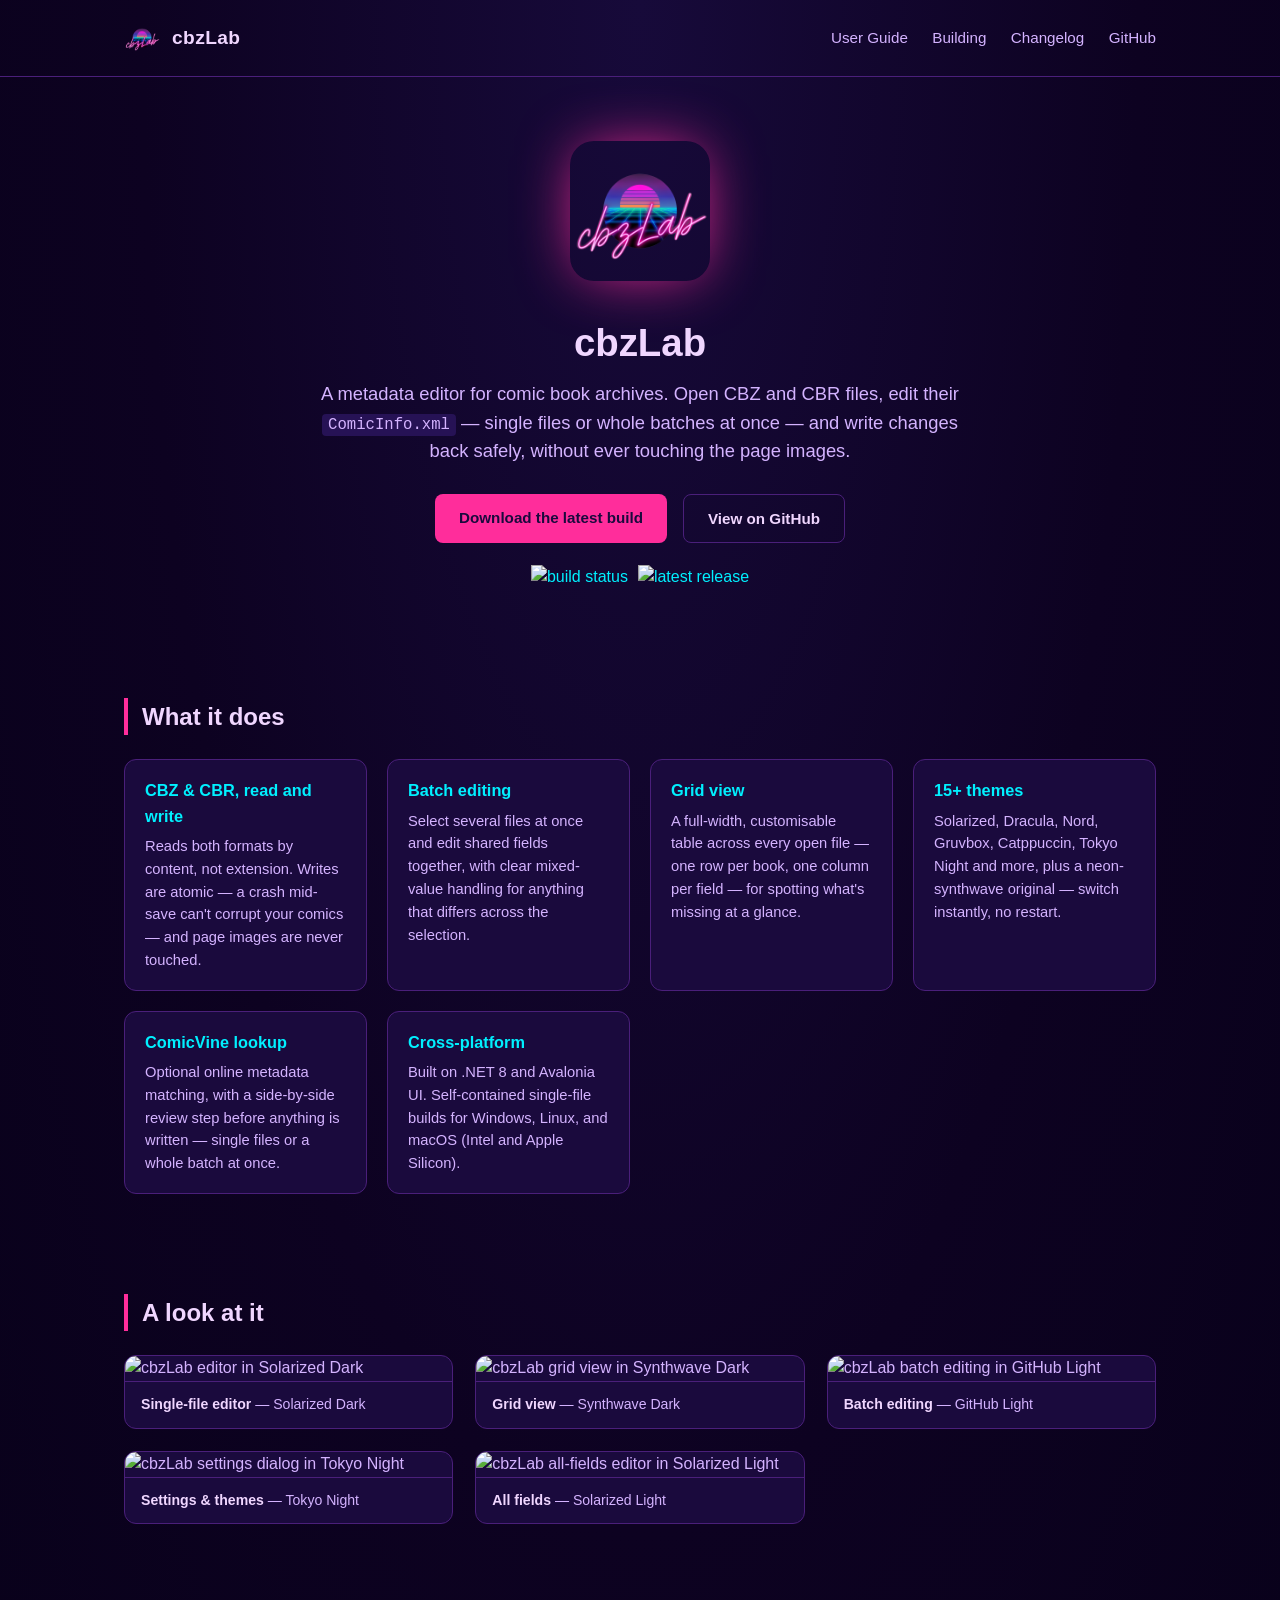
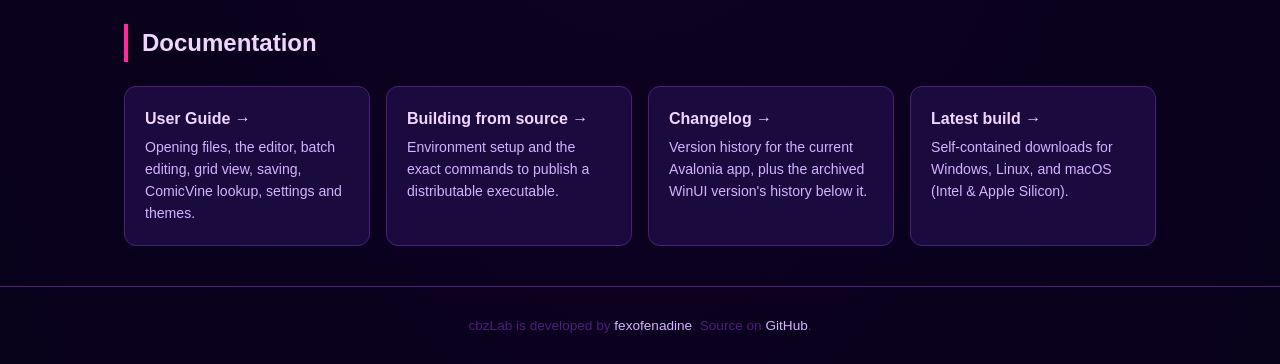
==== site/index.html @ fa28e78e "Add docs screenshots, publish a github.io site, rewrite CHANGELOG/BUILDING Squashed rewrite of three" ====
<!doctype html>
<html lang="en">
<head>
<meta charset="utf-8">
<meta name="viewport" content="width=device-width, initial-scale=1">
<title>cbzLab</title>
<meta name="description" content="A cross-platform ComicInfo.xml metadata editor for CBZ/CBR comic archives.">
<link rel="icon" type="image/png" href="assets/logo-200.png">
<link rel="stylesheet" href="styles.css">
</head>
<body>

<header class="top">
  <div class="wrap">
    <div class="brand">
      <img src="assets/logo-200.png" alt="">
      <span>cbzLab</span>
    </div>
    <nav>
      <a href="guide.html">User Guide</a>
      <a href="building.html">Building</a>
      <a href="changelog.html">Changelog</a>
      <a href="https://github.com/fexofenadine/cbzLab">GitHub</a>
    </nav>
  </div>
</header>

<div class="hero">
  <div class="wrap">
    <img class="logo" src="assets/logo-640.png" alt="cbzLab logo">
    <h1>cbzLab</h1>
    <p class="tag">A metadata editor for comic book archives. Open CBZ and CBR files, edit their
      <code>ComicInfo.xml</code> — single files or whole batches at once — and write changes back
      safely, without ever touching the page images.</p>
    <div class="cta">
      <a class="btn primary" href="https://github.com/fexofenadine/cbzLab/releases/latest">Download the latest build</a>
      <a class="btn secondary" href="https://github.com/fexofenadine/cbzLab">View on GitHub</a>
    </div>
    <div class="badges">
      <a href="https://github.com/fexofenadine/cbzLab/actions/workflows/build.yml">
        <img src="https://github.com/fexofenadine/cbzLab/actions/workflows/build.yml/badge.svg" alt="build status">
      </a>
      <a href="https://github.com/fexofenadine/cbzLab/releases/latest">
        <img src="https://img.shields.io/github/v/release/fexofenadine/cbzLab?label=latest%20release&color=ff2d9b" alt="latest release">
      </a>
    </div>
  </div>
</div>

<section>
  <div class="wrap">
    <h2>What it does</h2>
    <div class="features">
      <div class="feature">
        <h3>CBZ &amp; CBR, read and write</h3>
        <p>Reads both formats by content, not extension. Writes are atomic — a crash mid-save
          can't corrupt your comics — and page images are never touched.</p>
      </div>
      <div class="feature">
        <h3>Batch editing</h3>
        <p>Select several files at once and edit shared fields together, with clear
          mixed-value handling for anything that differs across the selection.</p>
      </div>
      <div class="feature">
        <h3>Grid view</h3>
        <p>A full-width, customisable table across every open file — one row per book,
          one column per field — for spotting what's missing at a glance.</p>
      </div>
      <div class="feature">
        <h3>15+ themes</h3>
        <p>Solarized, Dracula, Nord, Gruvbox, Catppuccin, Tokyo Night and more, plus a
          neon-synthwave original — switch instantly, no restart.</p>
      </div>
      <div class="feature">
        <h3>ComicVine lookup</h3>
        <p>Optional online metadata matching, with a side-by-side review step before
          anything is written — single files or a whole batch at once.</p>
      </div>
      <div class="feature">
        <h3>Cross-platform</h3>
        <p>Built on .NET 8 and Avalonia UI. Self-contained single-file builds for
          Windows, Linux, and macOS (Intel and Apple Silicon).</p>
      </div>
    </div>
  </div>
</section>

<section>
  <div class="wrap">
    <h2>A look at it</h2>
    <div class="gallery">
      <figure>
        <img src="screenshots/editor-solarized-dark.png" alt="cbzLab editor in Solarized Dark" loading="lazy">
        <figcaption><b>Single-file editor</b> — Solarized Dark</figcaption>
      </figure>
      <figure>
        <img src="screenshots/gridview-synthwave-dark.png" alt="cbzLab grid view in Synthwave Dark" loading="lazy">
        <figcaption><b>Grid view</b> — Synthwave Dark</figcaption>
      </figure>
      <figure>
        <img src="screenshots/batch-github-light.png" alt="cbzLab batch editing in GitHub Light" loading="lazy">
        <figcaption><b>Batch editing</b> — GitHub Light</figcaption>
      </figure>
      <figure>
        <img src="screenshots/settings-tokyo-night.png" alt="cbzLab settings dialog in Tokyo Night" loading="lazy">
        <figcaption><b>Settings &amp; themes</b> — Tokyo Night</figcaption>
      </figure>
      <figure>
        <img src="screenshots/allfields-solarized-light.png" alt="cbzLab all-fields editor in Solarized Light" loading="lazy">
        <figcaption><b>All fields</b> — Solarized Light</figcaption>
      </figure>
    </div>
  </div>
</section>

<section>
  <div class="wrap">
    <h2>Documentation</h2>
    <div class="docs-grid">
      <a class="doc-card" href="guide.html">
        <h3>User Guide →</h3>
        <p>Opening files, the editor, batch editing, grid view, saving, ComicVine lookup, settings and themes.</p>
      </a>
      <a class="doc-card" href="building.html">
        <h3>Building from source →</h3>
        <p>Environment setup and the exact commands to publish a distributable executable.</p>
      </a>
      <a class="doc-card" href="changelog.html">
        <h3>Changelog →</h3>
        <p>Version history for the current Avalonia app, plus the archived WinUI version's history below it.</p>
      </a>
      <a class="doc-card" href="https://github.com/fexofenadine/cbzLab/releases/latest">
        <h3>Latest build →</h3>
        <p>Self-contained downloads for Windows, Linux, and macOS (Intel &amp; Apple Silicon).</p>
      </a>
    </div>
  </div>
</section>

<footer>
  <div class="wrap">
    cbzLab is developed by <a href="https://github.com/fexofenadine">fexofenadine</a>.
    Source on <a href="https://github.com/fexofenadine/cbzLab">GitHub</a>.
  </div>
</footer>

</body>
</html>
---- site/styles.css ----
:root{
  --bg:#0d0221; --bg2:#1a0a3d; --bg3:#261255; --sep:#4a1f7a;
  --fg:#d4b3ff; --fg-bright:#f0d6ff; --accent:#ff2d9b; --cyan:#00f0ff;
  --max:1080px;
}
*{box-sizing:border-box}
html,body{margin:0;padding:0}
body{
  background:radial-gradient(ellipse at top, #170a3a 0%, var(--bg) 55%, #08011a 100%);
  color:var(--fg);
  font-family:-apple-system,BlinkMacSystemFont,"Segoe UI",Roboto,Helvetica,Arial,sans-serif;
  line-height:1.55;
}
a{color:var(--cyan); text-decoration:none}
a:hover{text-decoration:underline}
.wrap{max-width:var(--max); margin:0 auto; padding:0 24px}

header.top{padding:20px 0; border-bottom:1px solid var(--sep)}
header.top .wrap{display:flex; align-items:center; justify-content:space-between; flex-wrap:wrap; gap:12px}
.brand{display:flex; align-items:center; gap:12px}
.brand img{width:36px; height:36px; border-radius:8px}
.brand span{font-weight:700; font-size:1.2rem; color:var(--fg-bright); letter-spacing:.02em}
nav a{color:var(--fg); margin-left:20px; font-size:.95rem}
nav a:first-child{margin-left:0}

.hero{padding:64px 0 48px; text-align:center}
.hero img.logo{width:140px; height:140px; border-radius:24px; box-shadow:0 0 60px -10px var(--accent)}
.hero h1{font-size:2.4rem; color:var(--fg-bright); margin:24px 0 8px}
.hero p.tag{font-size:1.15rem; color:var(--fg); max-width:640px; margin:0 auto 28px}
.cta{display:flex; gap:16px; justify-content:center; flex-wrap:wrap}
.btn{display:inline-block; padding:12px 24px; border-radius:8px; font-weight:600; font-size:.95rem}
.btn.primary{background:var(--accent); color:#1a0a3d}
.btn.primary:hover{background:#ff5cb0; text-decoration:none}
.btn.secondary{border:1px solid var(--sep); color:var(--fg-bright)}
.btn.secondary:hover{border-color:var(--cyan); text-decoration:none}

.badges{display:flex; gap:10px; justify-content:center; margin-top:22px; flex-wrap:wrap}
.badges img{height:20px}

section{padding:40px 0}
section h2{color:var(--fg-bright); font-size:1.5rem; border-left:4px solid var(--accent); padding-left:14px; margin-bottom:24px}

.features{display:grid; grid-template-columns:repeat(auto-fit,minmax(220px,1fr)); gap:20px}
.feature{background:var(--bg2); border:1px solid var(--sep); border-radius:12px; padding:18px 20px}
.feature h3{margin:0 0 6px; color:var(--cyan); font-size:1.02rem}
.feature p{margin:0; font-size:.92rem; color:var(--fg)}

.gallery{display:grid; grid-template-columns:repeat(auto-fit,minmax(300px,1fr)); gap:22px}
figure{margin:0; background:var(--bg2); border:1px solid var(--sep); border-radius:12px; overflow:hidden}
figure img{width:100%; display:block; border-bottom:1px solid var(--sep)}
figcaption{padding:12px 16px; font-size:.88rem; color:var(--fg)}
figcaption b{color:var(--fg-bright)}

.docs-grid{display:grid; grid-template-columns:repeat(auto-fit,minmax(220px,1fr)); gap:16px}
.doc-card{background:var(--bg2); border:1px solid var(--sep); border-radius:12px; padding:20px; display:block}
.doc-card:hover{border-color:var(--cyan); text-decoration:none}
.doc-card h3{margin:0 0 6px; color:var(--fg-bright); font-size:1rem}
.doc-card p{margin:0; font-size:.88rem; color:var(--fg)}

footer{border-top:1px solid var(--sep); padding:28px 0; text-align:center; font-size:.85rem; color:var(--sep)}
footer a{color:var(--fg)}

code{background:var(--bg3); padding:2px 6px; border-radius:4px; font-size:.85em}

/* markdown-derived doc pages (guide/building/changelog) */
.doc{padding:48px 0 80px}
.doc h1{color:var(--fg-bright); font-size:2rem; margin-top:0}
.doc h2{color:var(--fg-bright); font-size:1.35rem; border-left:4px solid var(--accent); padding-left:14px; margin:40px 0 16px}
.doc h3{color:var(--cyan); font-size:1.05rem; margin:28px 0 10px}
.doc p{color:var(--fg)}
.doc blockquote{margin:0 0 20px; padding:10px 18px; background:var(--bg2); border-left:4px solid var(--sep); border-radius:0 8px 8px 0; color:var(--fg-bright)}
.doc pre{background:var(--bg3); padding:14px 16px; border-radius:8px; overflow-x:auto}
.doc pre code{background:none; padding:0}
.doc table{border-collapse:collapse; width:100%; margin:0 0 20px}
.doc th,.doc td{border:1px solid var(--sep); padding:8px 12px; text-align:left; font-size:.92rem}
.doc th{background:var(--bg2); color:var(--fg-bright)}
.doc img{max-width:100%; border-radius:10px; border:1px solid var(--sep); margin:8px 0 20px}
.doc ul,.doc ol{color:var(--fg)}
.doc li{margin-bottom:4px}
.doc a{word-break:break-word}
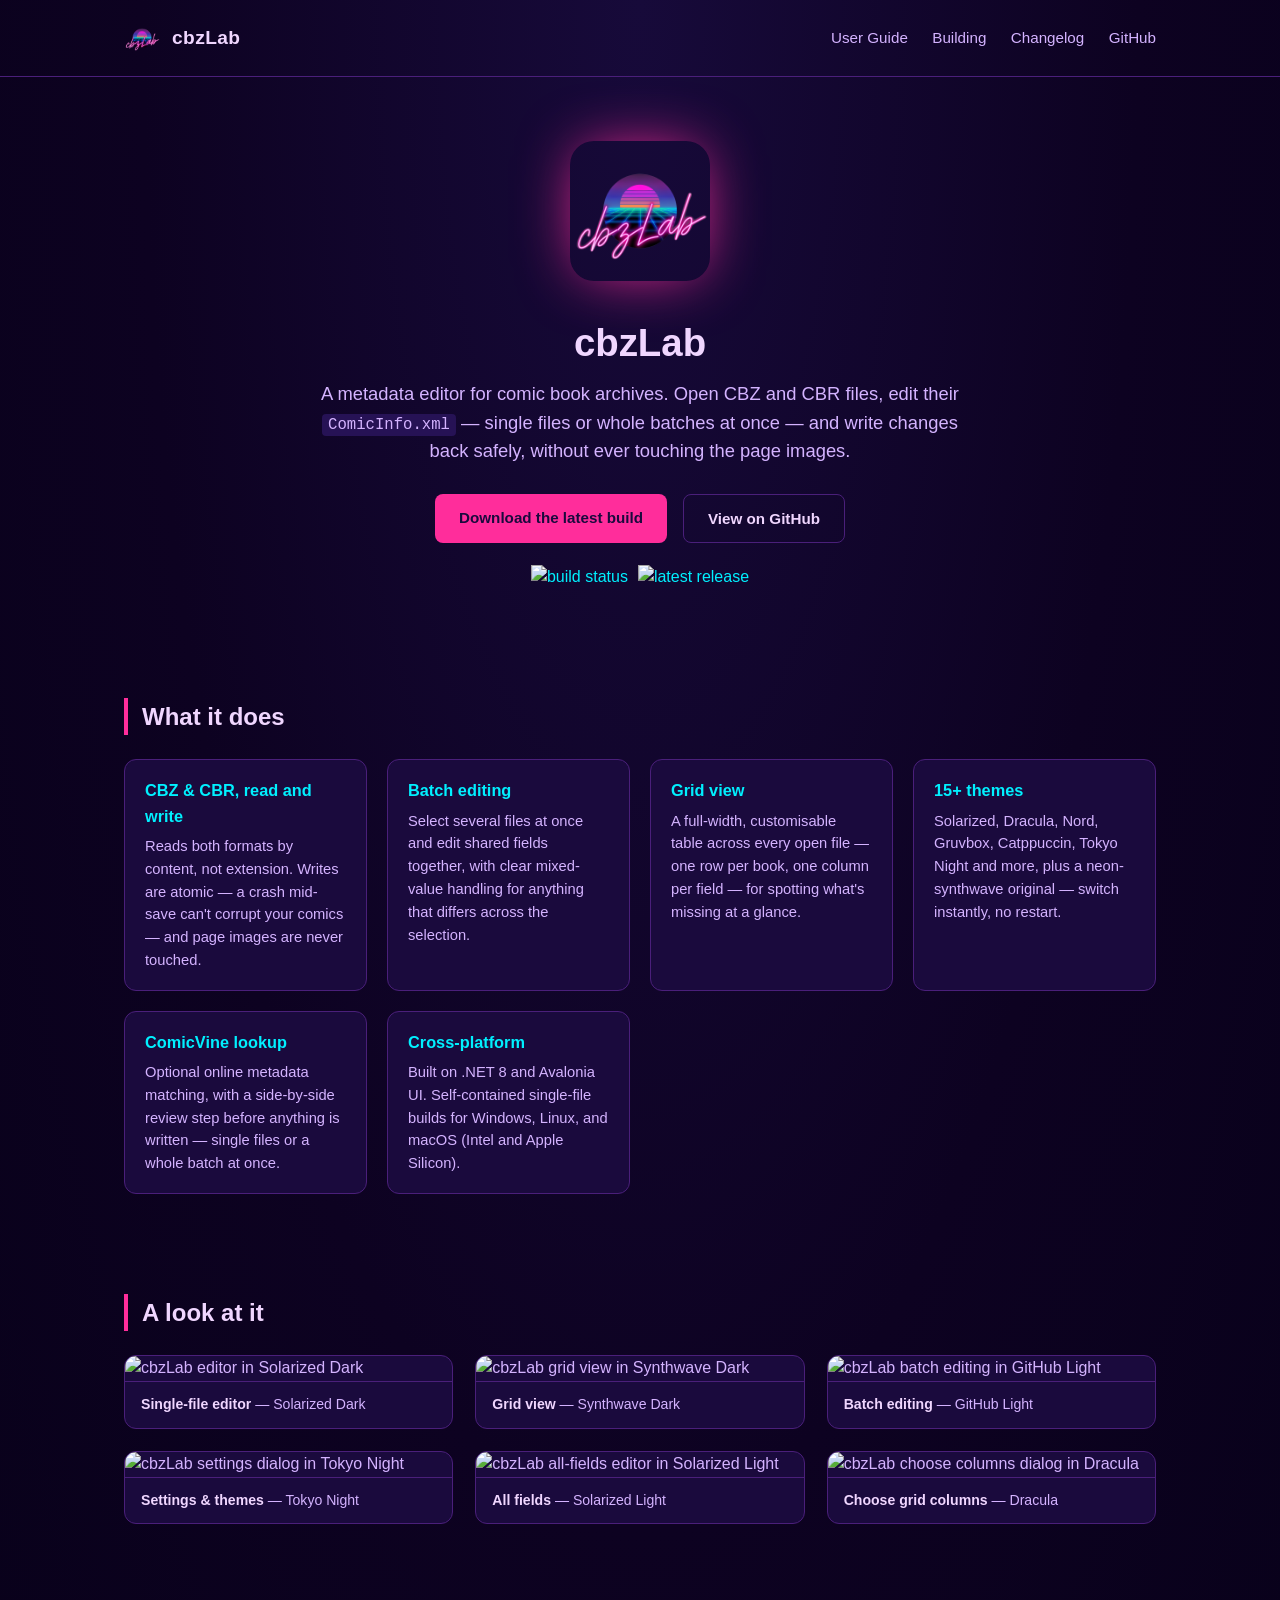
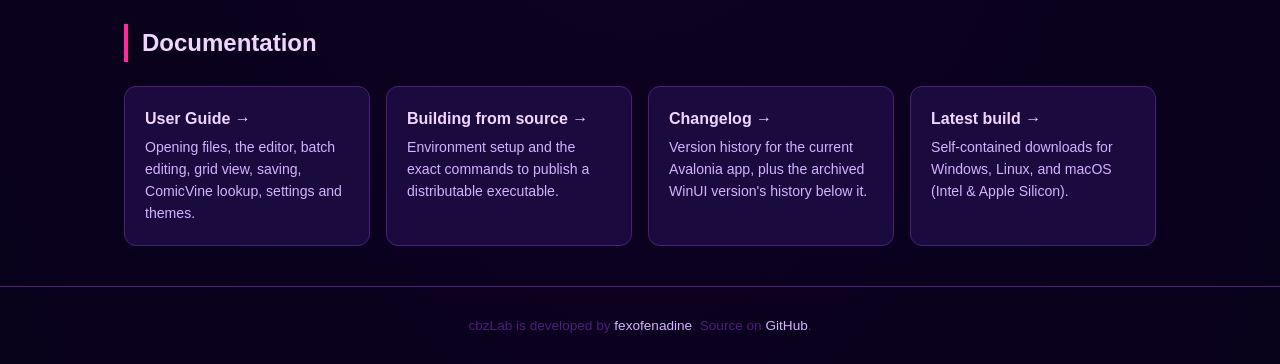
==== commit cbd068d0: "Add the last outstanding screenshot: Choose Columns, Dracula Completes the 6-screenshot set (5 lande" ====
--- a/site/index.html
+++ b/site/index.html
@@ -109,6 +109,10 @@
         <img src="screenshots/allfields-solarized-light.png" alt="cbzLab all-fields editor in Solarized Light" loading="lazy">
         <figcaption><b>All fields</b> — Solarized Light</figcaption>
       </figure>
+      <figure>
+        <img src="screenshots/columns-dracula.png" alt="cbzLab choose columns dialog in Dracula" loading="lazy">
+        <figcaption><b>Choose grid columns</b> — Dracula</figcaption>
+      </figure>
     </div>
   </div>
 </section>
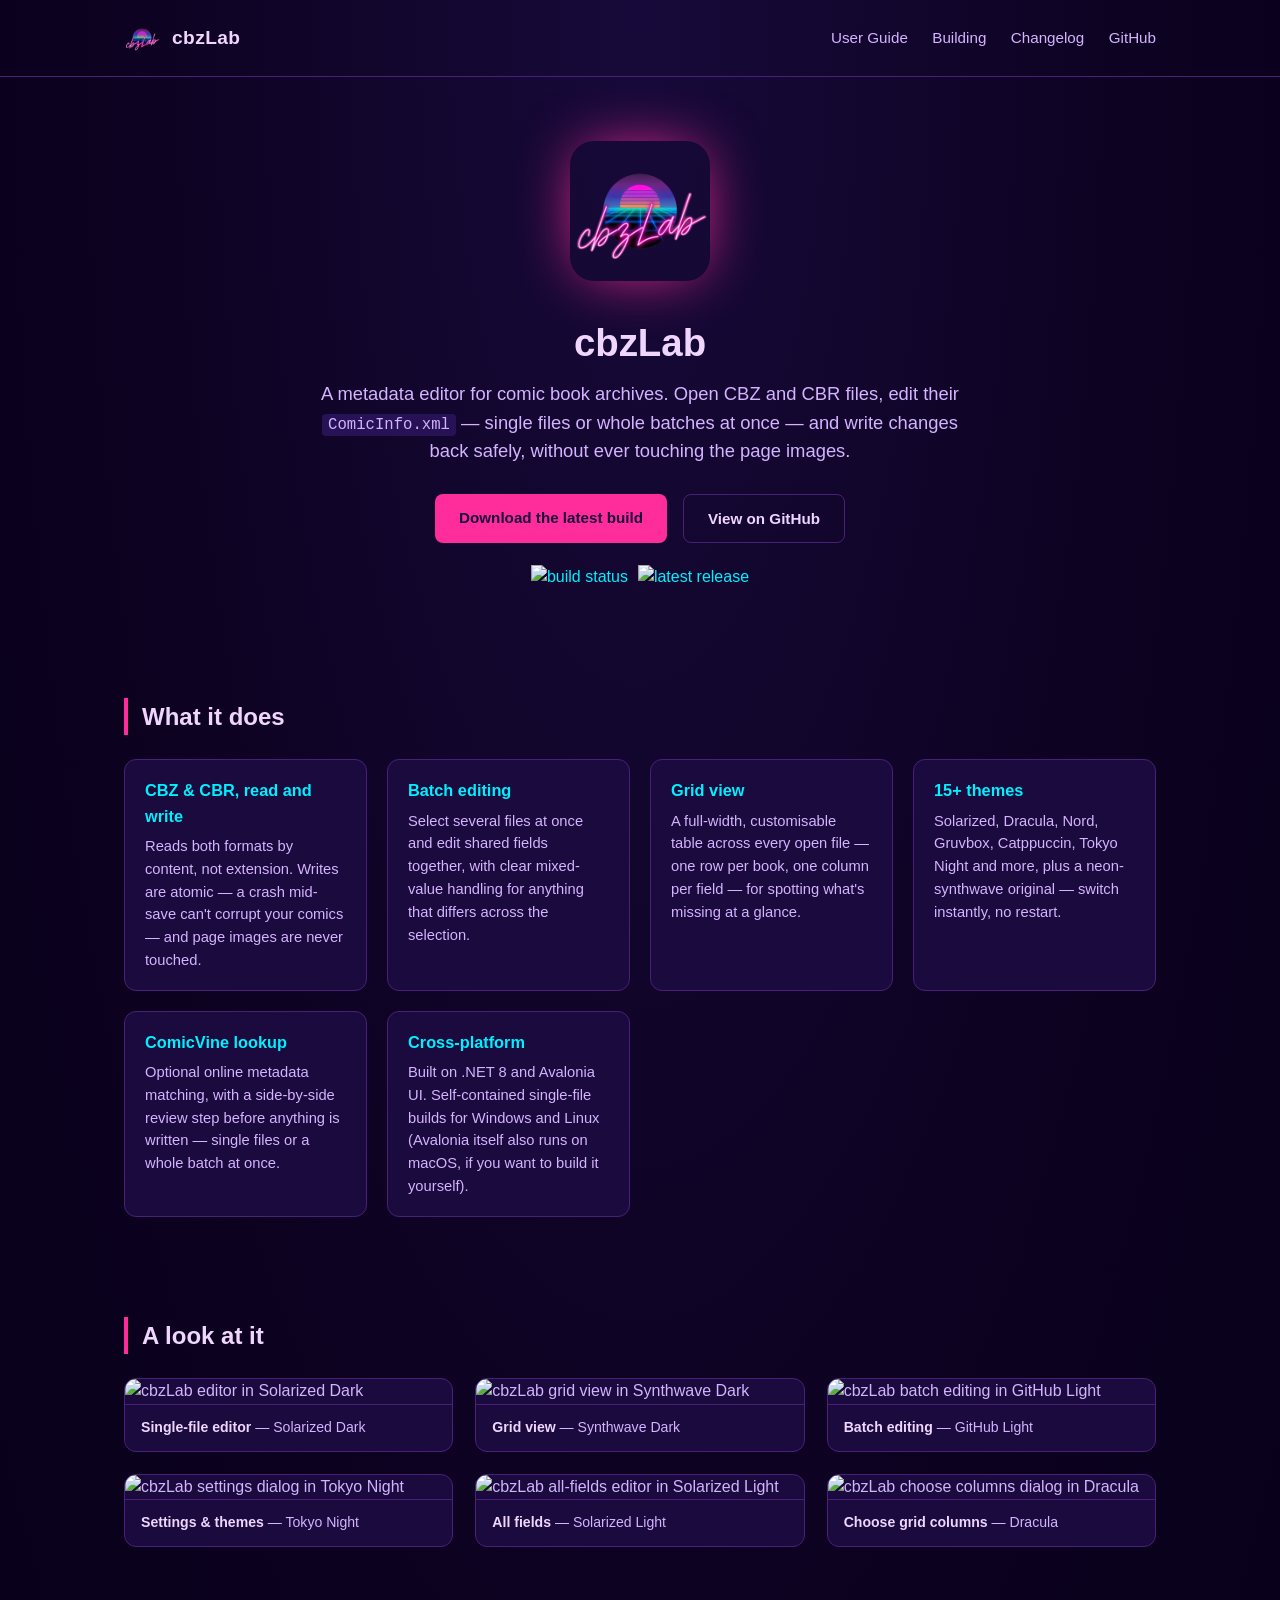
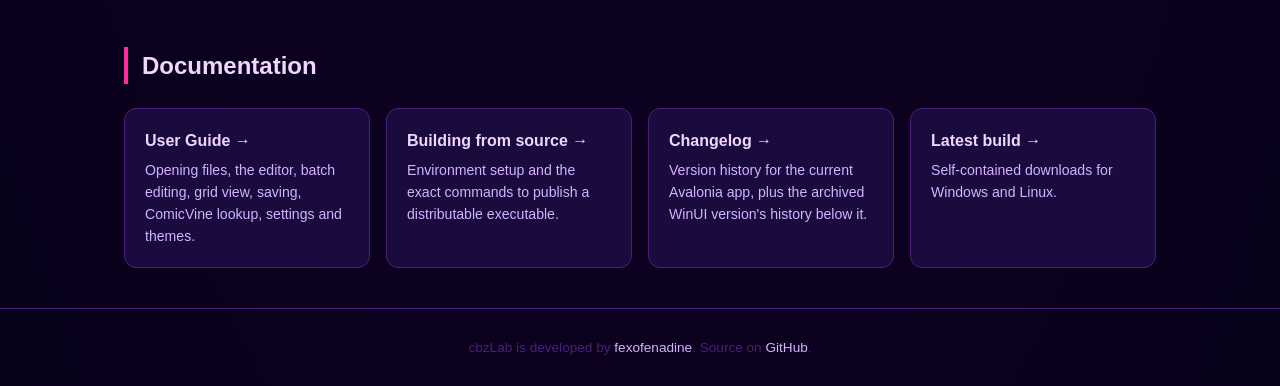
==== commit e51d2c19: "Drop macOS from the release pipeline and docs No one working on this project has Apple hardware to v" ====
--- a/site/index.html
+++ b/site/index.html
@@ -79,7 +79,8 @@
       <div class="feature">
         <h3>Cross-platform</h3>
         <p>Built on .NET 8 and Avalonia UI. Self-contained single-file builds for
-          Windows, Linux, and macOS (Intel and Apple Silicon).</p>
+          Windows and Linux (Avalonia itself also runs on macOS, if you want to
+          build it yourself).</p>
       </div>
     </div>
   </div>
@@ -135,7 +136,7 @@
       </a>
       <a class="doc-card" href="https://github.com/fexofenadine/cbzLab/releases/latest">
         <h3>Latest build →</h3>
-        <p>Self-contained downloads for Windows, Linux, and macOS (Intel &amp; Apple Silicon).</p>
+        <p>Self-contained downloads for Windows and Linux.</p>
       </a>
     </div>
   </div>
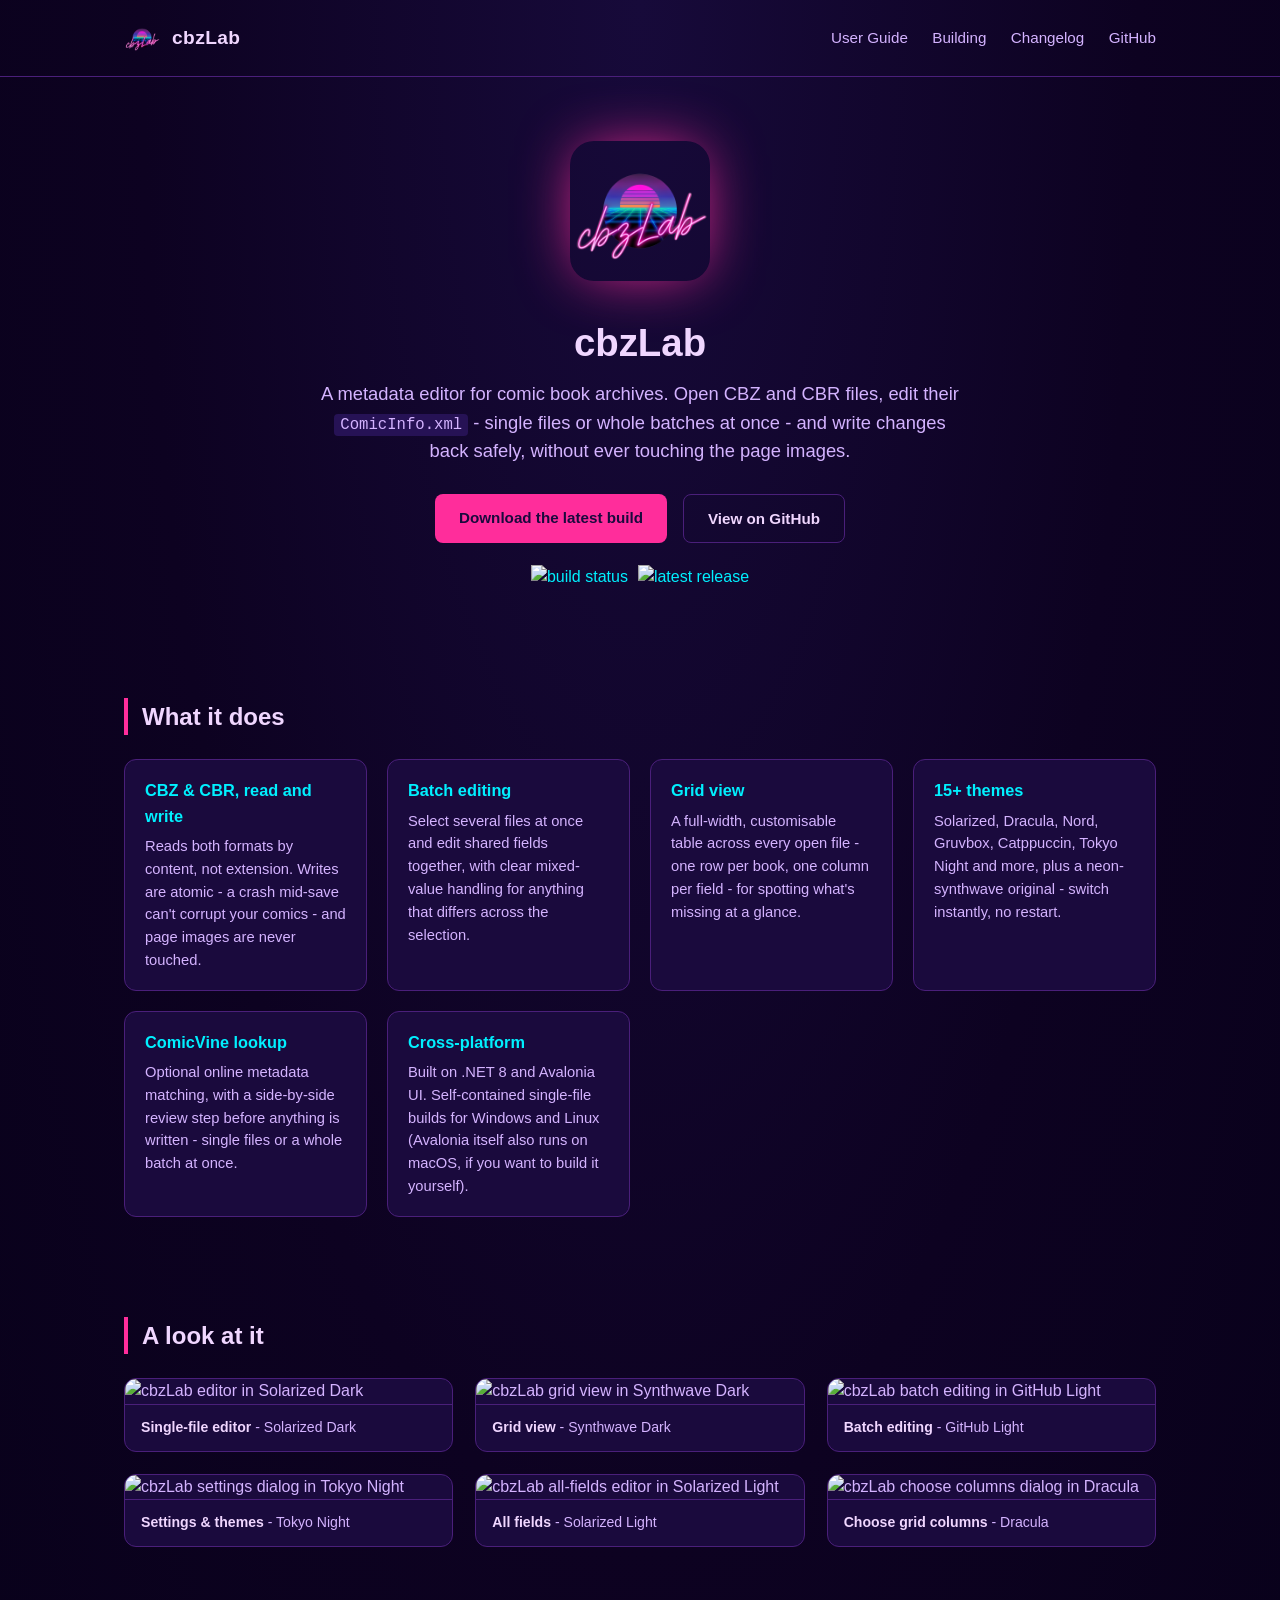
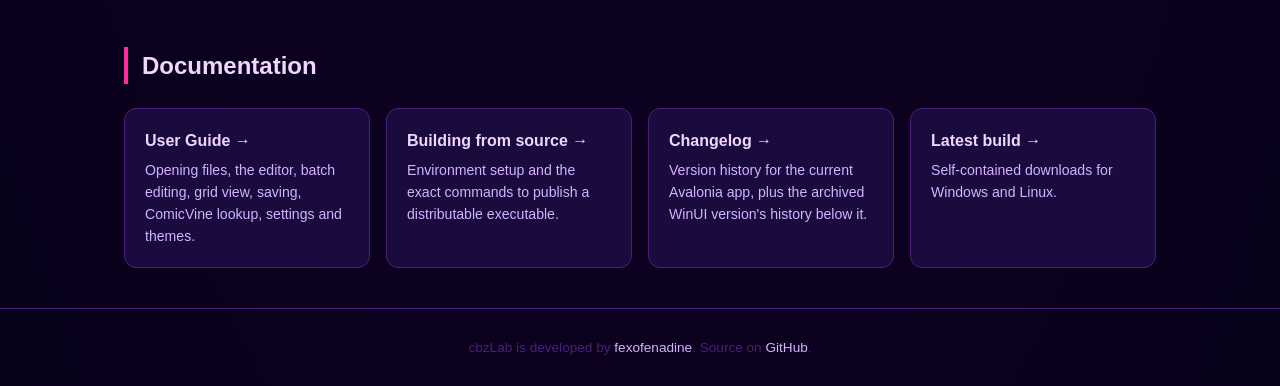
==== commit 9df272fb: "Replace em and en dashes with plain hyphens Swept every tracked file in the active project plus docs" ====
--- a/site/index.html
+++ b/site/index.html
@@ -30,7 +30,7 @@
     <img class="logo" src="assets/logo-640.png" alt="cbzLab logo">
     <h1>cbzLab</h1>
     <p class="tag">A metadata editor for comic book archives. Open CBZ and CBR files, edit their
-      <code>ComicInfo.xml</code> — single files or whole batches at once — and write changes back
+      <code>ComicInfo.xml</code> - single files or whole batches at once - and write changes back
       safely, without ever touching the page images.</p>
     <div class="cta">
       <a class="btn primary" href="https://github.com/fexofenadine/cbzLab/releases/latest">Download the latest build</a>
@@ -53,8 +53,8 @@
     <div class="features">
       <div class="feature">
         <h3>CBZ &amp; CBR, read and write</h3>
-        <p>Reads both formats by content, not extension. Writes are atomic — a crash mid-save
-          can't corrupt your comics — and page images are never touched.</p>
+        <p>Reads both formats by content, not extension. Writes are atomic - a crash mid-save
+          can't corrupt your comics - and page images are never touched.</p>
       </div>
       <div class="feature">
         <h3>Batch editing</h3>
@@ -63,18 +63,18 @@
       </div>
       <div class="feature">
         <h3>Grid view</h3>
-        <p>A full-width, customisable table across every open file — one row per book,
-          one column per field — for spotting what's missing at a glance.</p>
+        <p>A full-width, customisable table across every open file - one row per book,
+          one column per field - for spotting what's missing at a glance.</p>
       </div>
       <div class="feature">
         <h3>15+ themes</h3>
         <p>Solarized, Dracula, Nord, Gruvbox, Catppuccin, Tokyo Night and more, plus a
-          neon-synthwave original — switch instantly, no restart.</p>
+          neon-synthwave original - switch instantly, no restart.</p>
       </div>
       <div class="feature">
         <h3>ComicVine lookup</h3>
         <p>Optional online metadata matching, with a side-by-side review step before
-          anything is written — single files or a whole batch at once.</p>
+          anything is written - single files or a whole batch at once.</p>
       </div>
       <div class="feature">
         <h3>Cross-platform</h3>
@@ -92,27 +92,27 @@
     <div class="gallery">
       <figure>
         <img src="screenshots/editor-solarized-dark.png" alt="cbzLab editor in Solarized Dark" loading="lazy">
-        <figcaption><b>Single-file editor</b> — Solarized Dark</figcaption>
+        <figcaption><b>Single-file editor</b> - Solarized Dark</figcaption>
       </figure>
       <figure>
         <img src="screenshots/gridview-synthwave-dark.png" alt="cbzLab grid view in Synthwave Dark" loading="lazy">
-        <figcaption><b>Grid view</b> — Synthwave Dark</figcaption>
+        <figcaption><b>Grid view</b> - Synthwave Dark</figcaption>
       </figure>
       <figure>
         <img src="screenshots/batch-github-light.png" alt="cbzLab batch editing in GitHub Light" loading="lazy">
-        <figcaption><b>Batch editing</b> — GitHub Light</figcaption>
+        <figcaption><b>Batch editing</b> - GitHub Light</figcaption>
       </figure>
       <figure>
         <img src="screenshots/settings-tokyo-night.png" alt="cbzLab settings dialog in Tokyo Night" loading="lazy">
-        <figcaption><b>Settings &amp; themes</b> — Tokyo Night</figcaption>
+        <figcaption><b>Settings &amp; themes</b> - Tokyo Night</figcaption>
       </figure>
       <figure>
         <img src="screenshots/allfields-solarized-light.png" alt="cbzLab all-fields editor in Solarized Light" loading="lazy">
-        <figcaption><b>All fields</b> — Solarized Light</figcaption>
+        <figcaption><b>All fields</b> - Solarized Light</figcaption>
       </figure>
       <figure>
         <img src="screenshots/columns-dracula.png" alt="cbzLab choose columns dialog in Dracula" loading="lazy">
-        <figcaption><b>Choose grid columns</b> — Dracula</figcaption>
+        <figcaption><b>Choose grid columns</b> - Dracula</figcaption>
       </figure>
     </div>
   </div>
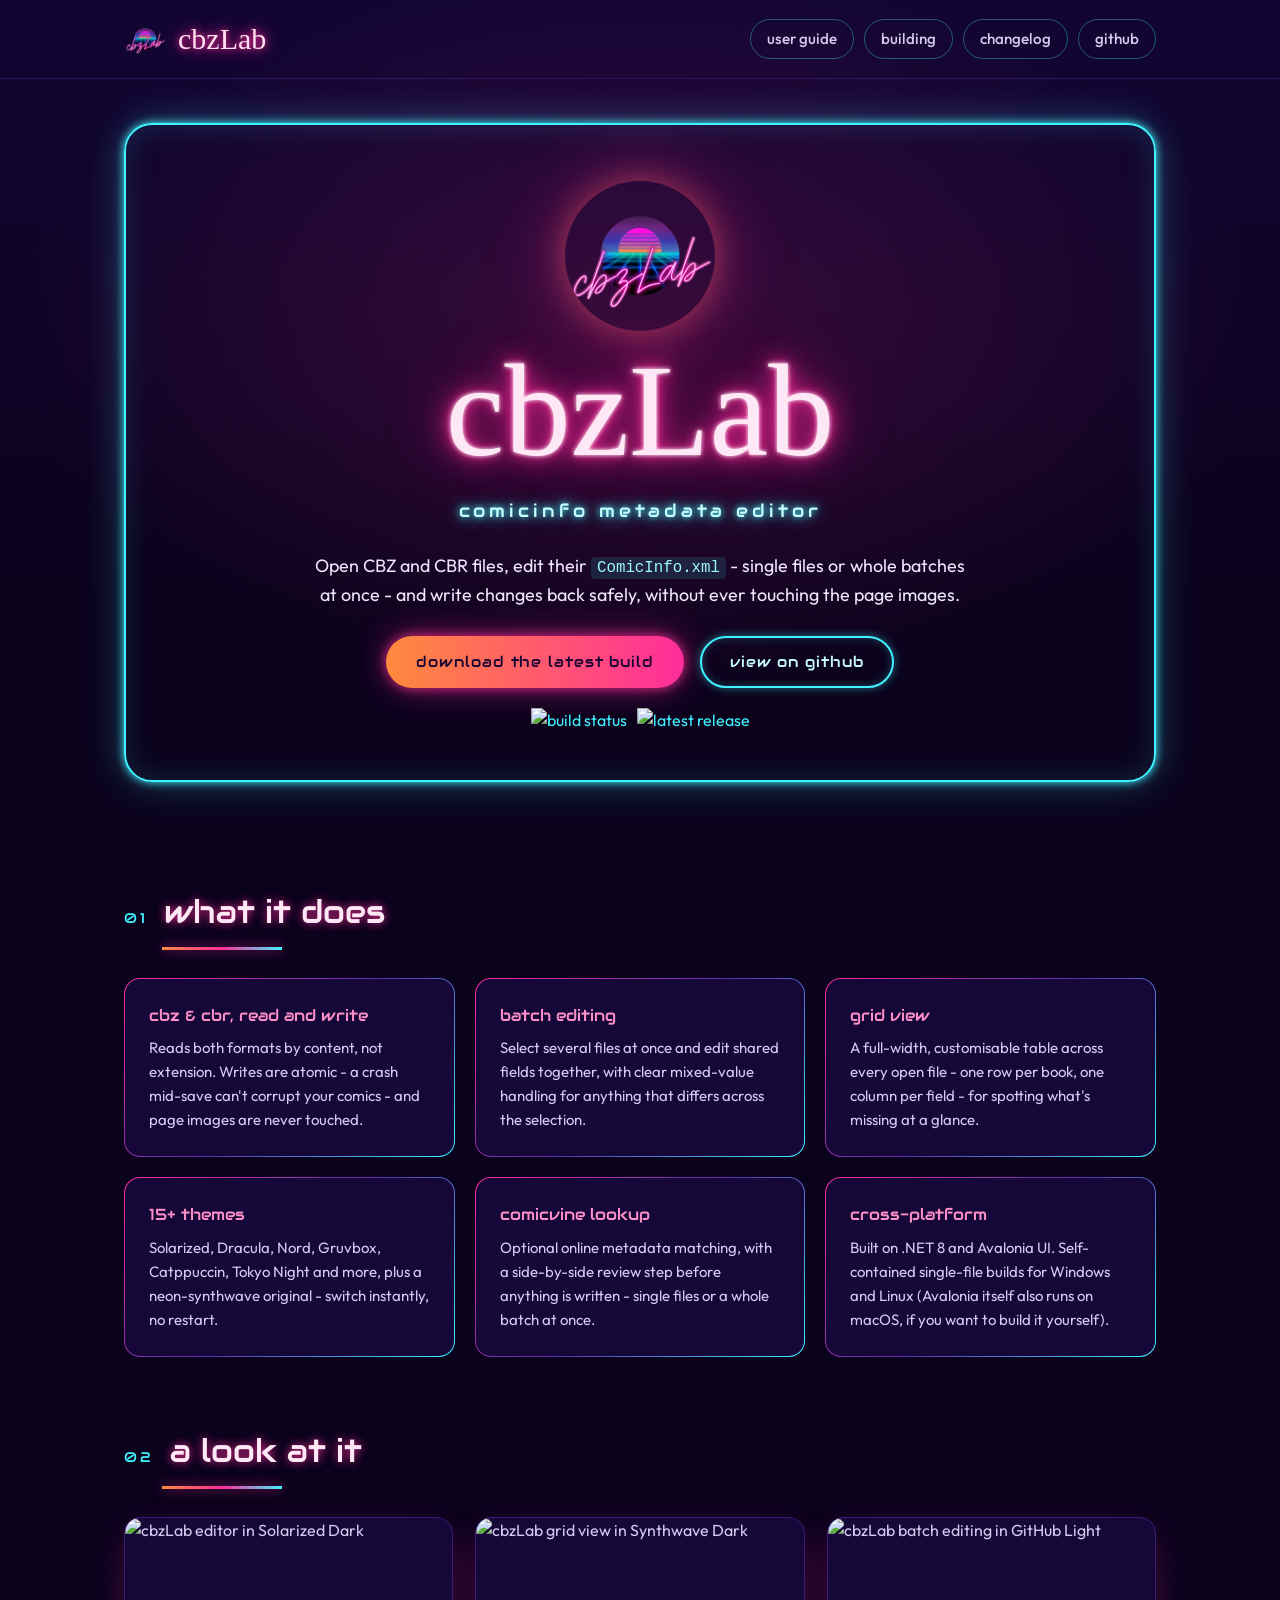
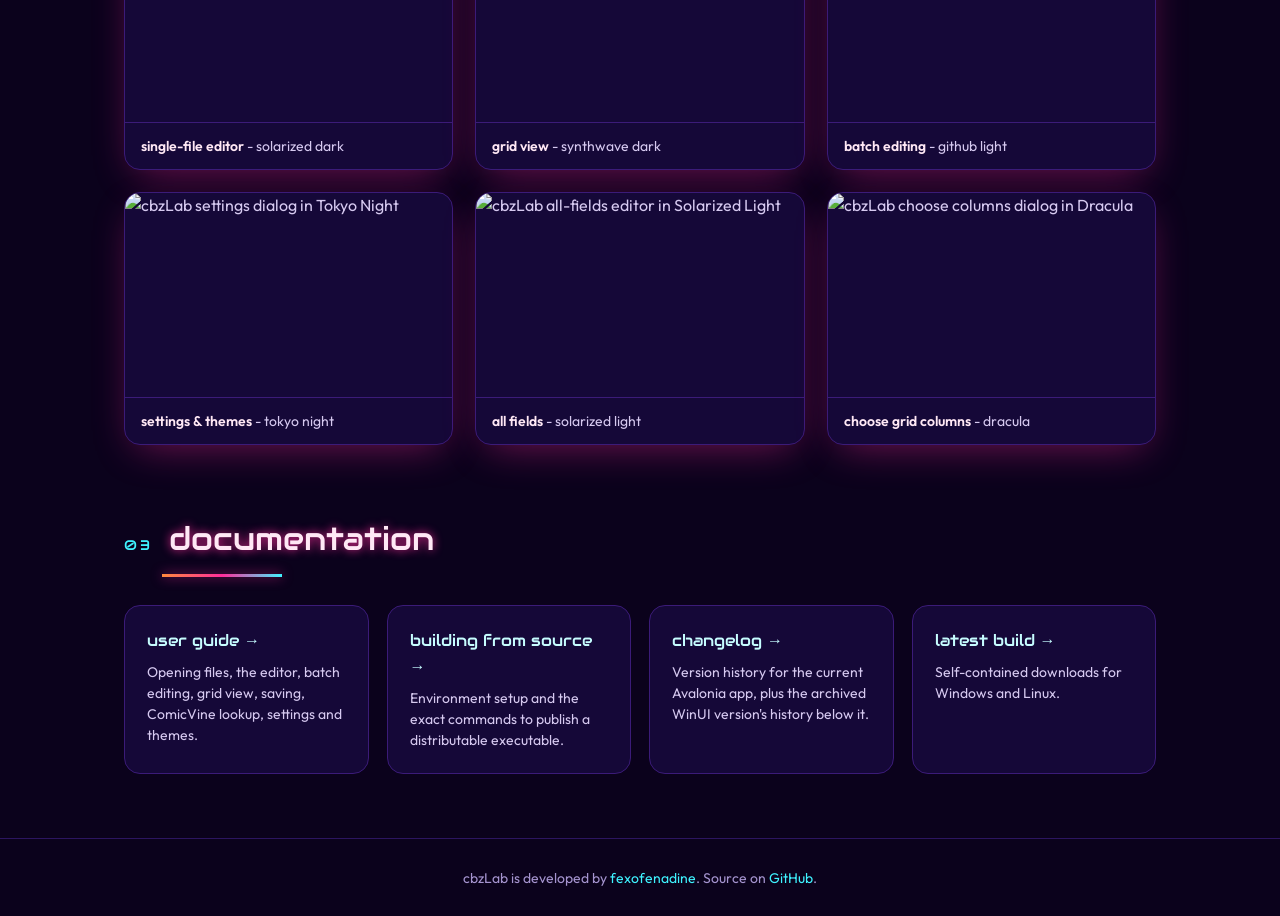
==== commit 43b06f60: "Restyle the website with a neon-sign synthwave look and bundled fonts - Yellowtail neon script for t" ====
--- a/site/index.html
+++ b/site/index.html
@@ -6,16 +6,18 @@
 <title>cbzLab</title>
 <meta name="description" content="A cross-platform ComicInfo.xml metadata editor for CBZ/CBR comic archives.">
 <link rel="icon" type="image/png" href="assets/logo-200.png">
+<link rel="preload" href="assets/fonts/yellowtail-latin.woff2" as="font" type="font/woff2" crossorigin>
+<link rel="preload" href="assets/fonts/audiowide-latin.woff2" as="font" type="font/woff2" crossorigin>
 <link rel="stylesheet" href="styles.css">
 </head>
 <body>
 
 <header class="top">
   <div class="wrap">
-    <div class="brand">
+    <a class="brand" href="index.html">
       <img src="assets/logo-200.png" alt="">
       <span>cbzLab</span>
-    </div>
+    </a>
     <nav>
       <a href="guide.html">User Guide</a>
       <a href="building.html">Building</a>
@@ -27,29 +29,32 @@
 
 <div class="hero">
   <div class="wrap">
-    <img class="logo" src="assets/logo-640.png" alt="cbzLab logo">
-    <h1>cbzLab</h1>
-    <p class="tag">A metadata editor for comic book archives. Open CBZ and CBR files, edit their
-      <code>ComicInfo.xml</code> - single files or whole batches at once - and write changes back
-      safely, without ever touching the page images.</p>
-    <div class="cta">
-      <a class="btn primary" href="https://github.com/fexofenadine/cbzLab/releases/latest">Download the latest build</a>
-      <a class="btn secondary" href="https://github.com/fexofenadine/cbzLab">View on GitHub</a>
-    </div>
-    <div class="badges">
-      <a href="https://github.com/fexofenadine/cbzLab/actions/workflows/build.yml">
-        <img src="https://github.com/fexofenadine/cbzLab/actions/workflows/build.yml/badge.svg" alt="build status">
-      </a>
-      <a href="https://github.com/fexofenadine/cbzLab/releases/latest">
-        <img src="https://img.shields.io/github/v/release/fexofenadine/cbzLab?label=latest%20release&color=ff2d9b" alt="latest release">
-      </a>
+    <div class="sign">
+      <img class="logo" src="assets/logo-640.png" alt="cbzLab logo">
+      <h1>cbzLab</h1>
+      <p class="tag">ComicInfo metadata editor</p>
+      <p class="intro">Open CBZ and CBR files, edit their <code>ComicInfo.xml</code> - single files or whole
+        batches at once - and write changes back safely, without ever touching the page images.</p>
+      <div class="cta">
+        <a class="btn primary" href="https://github.com/fexofenadine/cbzLab/releases/latest">Download the latest build</a>
+        <a class="btn secondary" href="https://github.com/fexofenadine/cbzLab">View on GitHub</a>
+      </div>
+      <div class="badges">
+        <a href="https://github.com/fexofenadine/cbzLab/actions/workflows/build.yml">
+          <img src="https://github.com/fexofenadine/cbzLab/actions/workflows/build.yml/badge.svg" alt="build status">
+        </a>
+        <a href="https://github.com/fexofenadine/cbzLab/releases/latest">
+          <img src="https://img.shields.io/github/v/release/fexofenadine/cbzLab?label=latest%20release&color=ff2d9b" alt="latest release">
+        </a>
+      </div>
     </div>
   </div>
 </div>
 
 <section>
   <div class="wrap">
-    <h2>What it does</h2>
+    <h2><span class="num">01</span>What it does</h2>
+    <div class="bar"></div>
     <div class="features">
       <div class="feature">
         <h3>CBZ &amp; CBR, read and write</h3>
@@ -88,7 +93,8 @@
 
 <section>
   <div class="wrap">
-    <h2>A look at it</h2>
+    <h2><span class="num">02</span>A look at it</h2>
+    <div class="bar"></div>
     <div class="gallery">
       <figure>
         <img src="screenshots/editor-solarized-dark.png" alt="cbzLab editor in Solarized Dark" loading="lazy">
@@ -120,7 +126,8 @@
 
 <section>
   <div class="wrap">
-    <h2>Documentation</h2>
+    <h2><span class="num">03</span>Documentation</h2>
+    <div class="bar"></div>
     <div class="docs-grid">
       <a class="doc-card" href="guide.html">
         <h3>User Guide →</h3>
--- a/site/styles.css
+++ b/site/styles.css
@@ -1,80 +1,142 @@
+/* fonts are bundled in assets/fonts rather than loaded from google - no third-party
+   request per visit, and they still load where google is blocked. each has its own
+   licence beside it (audiowide, outfit: SIL OFL; yellowtail: Apache 2.0). latin-ext
+   is split out by unicode-range, so it's only fetched when a page needs it */
+@font-face{font-family:"Audiowide";font-style:normal;font-weight:400;font-display:swap;
+  src:url(assets/fonts/audiowide-latin.woff2) format("woff2");
+  unicode-range:U+0000-00FF,U+0131,U+0152-0153,U+02BB-02BC,U+02C6,U+02DA,U+02DC,U+0304,U+0308,U+0329,U+2000-206F,U+20AC,U+2122,U+2191,U+2193,U+2212,U+2215,U+FEFF,U+FFFD}
+@font-face{font-family:"Audiowide";font-style:normal;font-weight:400;font-display:swap;
+  src:url(assets/fonts/audiowide-latin-ext.woff2) format("woff2");
+  unicode-range:U+0100-02BA,U+02BD-02C5,U+02C7-02CC,U+02CE-02D7,U+02DD-02FF,U+0304,U+0308,U+0329,U+1D00-1DBF,U+1E00-1E9F,U+1EF2-1EFF,U+2020,U+20A0-20AB,U+20AD-20C0,U+2113,U+2C60-2C7F,U+A720-A7FF}
+@font-face{font-family:"Yellowtail";font-style:normal;font-weight:400;font-display:swap;
+  src:url(assets/fonts/yellowtail-latin.woff2) format("woff2");
+  unicode-range:U+0000-00FF,U+0131,U+0152-0153,U+02BB-02BC,U+02C6,U+02DA,U+02DC,U+0304,U+0308,U+0329,U+2000-206F,U+20AC,U+2122,U+2191,U+2193,U+2212,U+2215,U+FEFF,U+FFFD}
+@font-face{font-family:"Yellowtail";font-style:normal;font-weight:400;font-display:swap;
+  src:url(assets/fonts/yellowtail-latin-ext.woff2) format("woff2");
+  unicode-range:U+0100-02BA,U+02BD-02C5,U+02C7-02CC,U+02CE-02D7,U+02DD-02FF,U+0304,U+0308,U+0329,U+1D00-1DBF,U+1E00-1E9F,U+1EF2-1EFF,U+2020,U+20A0-20AB,U+20AD-20C0,U+2113,U+2C60-2C7F,U+A720-A7FF}
+/* outfit is a variable font: one file per subset covers every weight used here */
+@font-face{font-family:"Outfit";font-style:normal;font-weight:400 600;font-display:swap;
+  src:url(assets/fonts/outfit-latin.woff2) format("woff2");
+  unicode-range:U+0000-00FF,U+0131,U+0152-0153,U+02BB-02BC,U+02C6,U+02DA,U+02DC,U+0304,U+0308,U+0329,U+2000-206F,U+20AC,U+2122,U+2191,U+2193,U+2212,U+2215,U+FEFF,U+FFFD}
+@font-face{font-family:"Outfit";font-style:normal;font-weight:400 600;font-display:swap;
+  src:url(assets/fonts/outfit-latin-ext.woff2) format("woff2");
+  unicode-range:U+0100-02BA,U+02BD-02C5,U+02C7-02CC,U+02CE-02D7,U+02DD-02FF,U+0304,U+0308,U+0329,U+1D00-1DBF,U+1E00-1E9F,U+1EF2-1EFF,U+2020,U+20A0-20AB,U+20AD-20C0,U+2113,U+2C60-2C7F,U+A720-A7FF}
+
 :root{
-  --bg:#0d0221; --bg2:#1a0a3d; --bg3:#261255; --sep:#4a1f7a;
-  --fg:#d4b3ff; --fg-bright:#f0d6ff; --accent:#ff2d9b; --cyan:#00f0ff;
+  --bg:#0b021c; --bg-top:#120533; --card:#150838; --code:#1f0d4a;
+  --line:#3b1b78; --line-soft:#2c1560;
+  --fg:#d6c9f0; --fg-strong:#efe6ff; --heading:#ffe8f5; --muted:#a594cf;
+  --pink:#ff2d9b; --pink-soft:#ff8fc8; --orange:#ff8a3d;
+  --cyan:#3ff3ff; --cyan-soft:#c6fdff; --cyan-hover:#9ffaff;
+  --sunset:linear-gradient(90deg,var(--orange),var(--pink));
+  --display:"Audiowide","Trebuchet MS",Verdana,sans-serif;
+  --script:"Yellowtail","Brush Script MT","Segoe Script",cursive;
+  --body:"Outfit",system-ui,"Segoe UI",Roboto,Helvetica,Arial,sans-serif;
   --max:1080px;
 }
 *{box-sizing:border-box}
 html,body{margin:0;padding:0}
 body{
-  background:radial-gradient(ellipse at top, #170a3a 0%, var(--bg) 55%, #08011a 100%);
+  background:
+    radial-gradient(ellipse 900px 520px at 50% 330px,rgba(255,45,155,.18) 0%,rgba(255,45,155,0) 70%) no-repeat,
+    linear-gradient(180deg,var(--bg-top) 0%,var(--bg) 600px) no-repeat,
+    var(--bg);
   color:var(--fg);
-  font-family:-apple-system,BlinkMacSystemFont,"Segoe UI",Roboto,Helvetica,Arial,sans-serif;
-  line-height:1.55;
+  font-family:var(--body);
+  font-size:16px;
+  line-height:1.6;
 }
-a{color:var(--cyan); text-decoration:none}
-a:hover{text-decoration:underline}
-.wrap{max-width:var(--max); margin:0 auto; padding:0 24px}
+a{color:var(--cyan);text-decoration:none}
+a:hover{color:var(--cyan-hover);text-decoration:underline}
+.wrap{max-width:var(--max);margin:0 auto;padding:0 24px}
+code{font-family:Consolas,"Cascadia Mono",Menlo,monospace;background:rgba(63,243,255,.12);color:var(--cyan-hover);padding:2px 6px;border-radius:4px;font-size:.88em}
 
-header.top{padding:20px 0; border-bottom:1px solid var(--sep)}
-header.top .wrap{display:flex; align-items:center; justify-content:space-between; flex-wrap:wrap; gap:12px}
-.brand{display:flex; align-items:center; gap:12px}
-.brand img{width:36px; height:36px; border-radius:8px}
-.brand span{font-weight:700; font-size:1.2rem; color:var(--fg-bright); letter-spacing:.02em}
-nav a{color:var(--fg); margin-left:20px; font-size:.95rem}
-nav a:first-child{margin-left:0}
+/* everything set in the display face is lowercase - done here rather than in the text, so the
+   markdown docs stay properly capitalised on github. code keeps its real case */
+nav a,.hero .tag,.btn,section h2,.feature h3,figcaption,.doc-card h3,.doc h1,.doc h2,.doc h3{text-transform:lowercase}
+h1 code,h2 code,h3 code,figcaption code{text-transform:none}
 
-.hero{padding:64px 0 48px; text-align:center}
-.hero img.logo{width:140px; height:140px; border-radius:24px; box-shadow:0 0 60px -10px var(--accent)}
-.hero h1{font-size:2.4rem; color:var(--fg-bright); margin:24px 0 8px}
-.hero p.tag{font-size:1.15rem; color:var(--fg); max-width:640px; margin:0 auto 28px}
-.cta{display:flex; gap:16px; justify-content:center; flex-wrap:wrap}
-.btn{display:inline-block; padding:12px 24px; border-radius:8px; font-weight:600; font-size:.95rem}
-.btn.primary{background:var(--accent); color:#1a0a3d}
-.btn.primary:hover{background:#ff5cb0; text-decoration:none}
-.btn.secondary{border:1px solid var(--sep); color:var(--fg-bright)}
-.btn.secondary:hover{border-color:var(--cyan); text-decoration:none}
+/* header */
+header.top{padding:18px 0;border-bottom:1px solid var(--line-soft)}
+header.top .wrap{display:flex;align-items:center;justify-content:space-between;flex-wrap:wrap;gap:14px}
+.brand{display:flex;align-items:center;gap:12px}
+.brand:hover{text-decoration:none}
+.brand img{width:42px;height:42px;border-radius:50%}
+.brand span{font-family:var(--script);font-size:30px;line-height:1;color:#ffe0f0;text-shadow:0 0 6px var(--pink),0 0 18px var(--pink)}
+nav{display:flex;flex-wrap:wrap;gap:10px}
+nav a{padding:7px 16px;border-radius:999px;border:1px solid rgba(63,243,255,.35);color:var(--fg);font-size:.95rem;font-weight:500}
+nav a:hover{border-color:var(--cyan);color:var(--cyan-soft);text-decoration:none;box-shadow:0 0 12px rgba(63,243,255,.35)}
 
-.badges{display:flex; gap:10px; justify-content:center; margin-top:22px; flex-wrap:wrap}
-.badges img{height:20px}
+/* hero: a sign board in cyan tubing */
+.hero{padding:44px 0 70px}
+.sign{padding:56px 32px 52px;border-radius:28px;border:2px solid var(--cyan);text-align:center;
+  box-shadow:0 0 10px var(--cyan),0 0 40px rgba(63,243,255,.3),inset 0 0 30px rgba(63,243,255,.15);
+  display:flex;flex-direction:column;align-items:center;gap:20px}
+.sign img.logo{width:150px;height:150px;border-radius:50%;box-shadow:0 0 70px rgba(255,45,155,.5),0 0 30px rgba(255,138,61,.35)}
+.sign h1{margin:-6px 0 0;font-family:var(--script);font-weight:400;font-size:clamp(72px,11vw,132px);line-height:1;color:#ffe8f5;
+  text-shadow:0 0 4px #fff,0 0 12px var(--pink),0 0 28px var(--pink),0 0 60px #d4167e}
+.hero .tag{margin:0;font-family:var(--display);font-size:clamp(13px,1.6vw,18px);letter-spacing:.22em;color:var(--cyan-soft);text-shadow:0 0 6px var(--cyan),0 0 16px var(--cyan)}
+.hero .intro{margin:6px 0 0;max-width:660px;font-size:1.12rem;color:var(--fg-strong)}
+.cta{display:flex;gap:16px;justify-content:center;flex-wrap:wrap;margin-top:6px}
+.btn{display:inline-block;padding:14px 30px;border-radius:999px;font-family:var(--display);font-size:15px;letter-spacing:.06em}
+.btn:hover{text-decoration:none}
+.btn.primary{background:var(--sunset);color:#1a0633;box-shadow:0 0 12px rgba(255,45,155,.8),0 0 34px rgba(255,45,155,.45)}
+.btn.primary:hover{color:#1a0633;box-shadow:0 0 16px rgba(255,45,155,1),0 0 48px rgba(255,45,155,.6)}
+.btn.secondary{padding:12px 28px;border:2px solid var(--cyan);color:var(--cyan-soft);box-shadow:0 0 10px rgba(63,243,255,.45),inset 0 0 10px rgba(63,243,255,.25)}
+.btn.secondary:hover{color:#fff;box-shadow:0 0 16px rgba(63,243,255,.8),inset 0 0 14px rgba(63,243,255,.4)}
+.badges{display:flex;gap:10px;justify-content:center;flex-wrap:wrap}
+.badges img{height:20px;display:block}
 
-section{padding:40px 0}
-section h2{color:var(--fg-bright); font-size:1.5rem; border-left:4px solid var(--accent); padding-left:14px; margin-bottom:24px}
+/* numbered section headings with a sunset bar */
+section{padding:34px 0}
+section h2{display:flex;align-items:baseline;gap:16px;margin:0 0 10px;font-family:var(--display);font-weight:400;font-size:32px;color:var(--heading);text-shadow:0 0 10px rgba(255,45,155,.9)}
+section h2 .num{font-size:14px;letter-spacing:.2em;color:var(--cyan);text-shadow:none}
+.bar{width:120px;height:3px;margin:0 0 28px 38px;background:linear-gradient(90deg,var(--orange),var(--pink),var(--cyan));box-shadow:0 0 12px rgba(255,45,155,.7)}
 
-.features{display:grid; grid-template-columns:repeat(auto-fit,minmax(220px,1fr)); gap:20px}
-.feature{background:var(--bg2); border:1px solid var(--sep); border-radius:12px; padding:18px 20px}
-.feature h3{margin:0 0 6px; color:var(--cyan); font-size:1.02rem}
-.feature p{margin:0; font-size:.92rem; color:var(--fg)}
+/* cards get a pink-violet-cyan gradient edge */
+.features{display:grid;grid-template-columns:repeat(auto-fit,minmax(260px,1fr));gap:20px}
+.feature{padding:24px;border-radius:16px;border:1px solid transparent;
+  background:linear-gradient(var(--card),var(--card)) padding-box,linear-gradient(135deg,var(--pink),#5b2bb0 50%,var(--cyan)) border-box}
+.feature h3{margin:0 0 8px;font-family:var(--display);font-weight:400;font-size:16px;color:var(--pink-soft)}
+.feature p{margin:0;font-size:15px}
 
-.gallery{display:grid; grid-template-columns:repeat(auto-fit,minmax(300px,1fr)); gap:22px}
-figure{margin:0; background:var(--bg2); border:1px solid var(--sep); border-radius:12px; overflow:hidden}
-figure img{width:100%; display:block; border-bottom:1px solid var(--sep)}
-figcaption{padding:12px 16px; font-size:.88rem; color:var(--fg)}
-figcaption b{color:var(--fg-bright)}
+.gallery{display:grid;grid-template-columns:repeat(auto-fit,minmax(300px,1fr));gap:22px}
+figure{margin:0;border-radius:16px;overflow:hidden;background:var(--card);border:1px solid var(--line);box-shadow:0 12px 40px -12px rgba(255,45,155,.45)}
+/* one frame shape for every screenshot, anchored at the top: the portrait Settings shot
+   otherwise stretched its whole gallery row and left the cards beside it half empty */
+figure img{width:100%;display:block;aspect-ratio:16/10;object-fit:cover;object-position:top center;border-bottom:1px solid var(--line)}
+figcaption{padding:12px 16px;font-size:14px}
+figcaption b{color:var(--heading)}
 
-.docs-grid{display:grid; grid-template-columns:repeat(auto-fit,minmax(220px,1fr)); gap:16px}
-.doc-card{background:var(--bg2); border:1px solid var(--sep); border-radius:12px; padding:20px; display:block}
-.doc-card:hover{border-color:var(--cyan); text-decoration:none}
-.doc-card h3{margin:0 0 6px; color:var(--fg-bright); font-size:1rem}
-.doc-card p{margin:0; font-size:.88rem; color:var(--fg)}
+.docs-grid{display:grid;grid-template-columns:repeat(auto-fit,minmax(220px,1fr));gap:18px}
+.doc-card{display:block;padding:22px;border-radius:16px;background:var(--card);border:1px solid var(--line);color:var(--fg)}
+.doc-card:hover{border-color:var(--cyan);box-shadow:0 0 18px rgba(63,243,255,.3);text-decoration:none;color:var(--fg)}
+.doc-card h3{margin:0 0 8px;font-family:var(--display);font-weight:400;font-size:16px;color:var(--cyan-soft)}
+.doc-card p{margin:0;font-size:14px;line-height:1.5}
 
-footer{border-top:1px solid var(--sep); padding:28px 0; text-align:center; font-size:.85rem; color:var(--sep)}
-footer a{color:var(--fg)}
-
-code{background:var(--bg3); padding:2px 6px; border-radius:4px; font-size:.85em}
+footer{margin-top:30px;border-top:1px solid var(--line-soft);padding:28px 0;text-align:center;font-size:14px;color:var(--muted)}
 
 /* markdown-derived doc pages (guide/building/changelog) */
 .doc{padding:48px 0 80px}
-.doc h1{color:var(--fg-bright); font-size:2rem; margin-top:0}
-.doc h2{color:var(--fg-bright); font-size:1.35rem; border-left:4px solid var(--accent); padding-left:14px; margin:40px 0 16px}
-.doc h3{color:var(--cyan); font-size:1.05rem; margin:28px 0 10px}
-.doc p{color:var(--fg)}
-.doc blockquote{margin:0 0 20px; padding:10px 18px; background:var(--bg2); border-left:4px solid var(--sep); border-radius:0 8px 8px 0; color:var(--fg-bright)}
-.doc pre{background:var(--bg3); padding:14px 16px; border-radius:8px; overflow-x:auto}
-.doc pre code{background:none; padding:0}
-.doc table{border-collapse:collapse; width:100%; margin:0 0 20px}
-.doc th,.doc td{border:1px solid var(--sep); padding:8px 12px; text-align:left; font-size:.92rem}
-.doc th{background:var(--bg2); color:var(--fg-bright)}
-.doc img{max-width:100%; border-radius:10px; border:1px solid var(--sep); margin:8px 0 20px}
-.doc ul,.doc ol{color:var(--fg)}
+.doc h1{margin-top:0;font-family:var(--display);font-weight:400;font-size:2.2rem;color:var(--heading);text-shadow:0 0 10px rgba(255,45,155,.9)}
+.doc h2{margin:44px 0 18px;font-family:var(--display);font-weight:400;font-size:1.45rem;color:var(--heading);text-shadow:0 0 8px rgba(255,45,155,.7)}
+.doc h2::after{content:"";display:block;width:90px;height:3px;margin-top:10px;background:linear-gradient(90deg,var(--orange),var(--pink),var(--cyan));box-shadow:0 0 10px rgba(255,45,155,.6)}
+.doc h3{margin:28px 0 10px;font-family:var(--display);font-weight:400;font-size:1.05rem;color:var(--pink-soft)}
+.doc p,.doc ul,.doc ol{color:var(--fg)}
 .doc li{margin-bottom:4px}
+.doc strong{color:var(--fg-strong)}
+.doc blockquote{margin:0 0 20px;padding:12px 18px;background:var(--card);border:1px solid var(--line);border-radius:12px;color:var(--fg-strong)}
+.doc pre{background:var(--code);border:1px solid var(--line);padding:14px 16px;border-radius:10px;overflow-x:auto}
+.doc pre code{background:none;padding:0;color:var(--fg-strong)}
+.doc table{border-collapse:collapse;width:100%;margin:0 0 20px;display:block;overflow-x:auto}
+.doc th,.doc td{border:1px solid var(--line);padding:8px 12px;text-align:left;font-size:.92rem}
+.doc th{background:var(--card);color:var(--heading)}
+.doc img{max-width:100%;border-radius:12px;border:1px solid var(--line);margin:8px 0 20px;box-shadow:0 12px 40px -12px rgba(255,45,155,.45)}
 .doc a{word-break:break-word}
+
+@media (max-width:640px){
+  .sign{padding:40px 18px 38px;border-radius:20px}
+  .sign img.logo{width:110px;height:110px}
+  section h2{font-size:26px}
+  .bar{margin-left:0}
+}
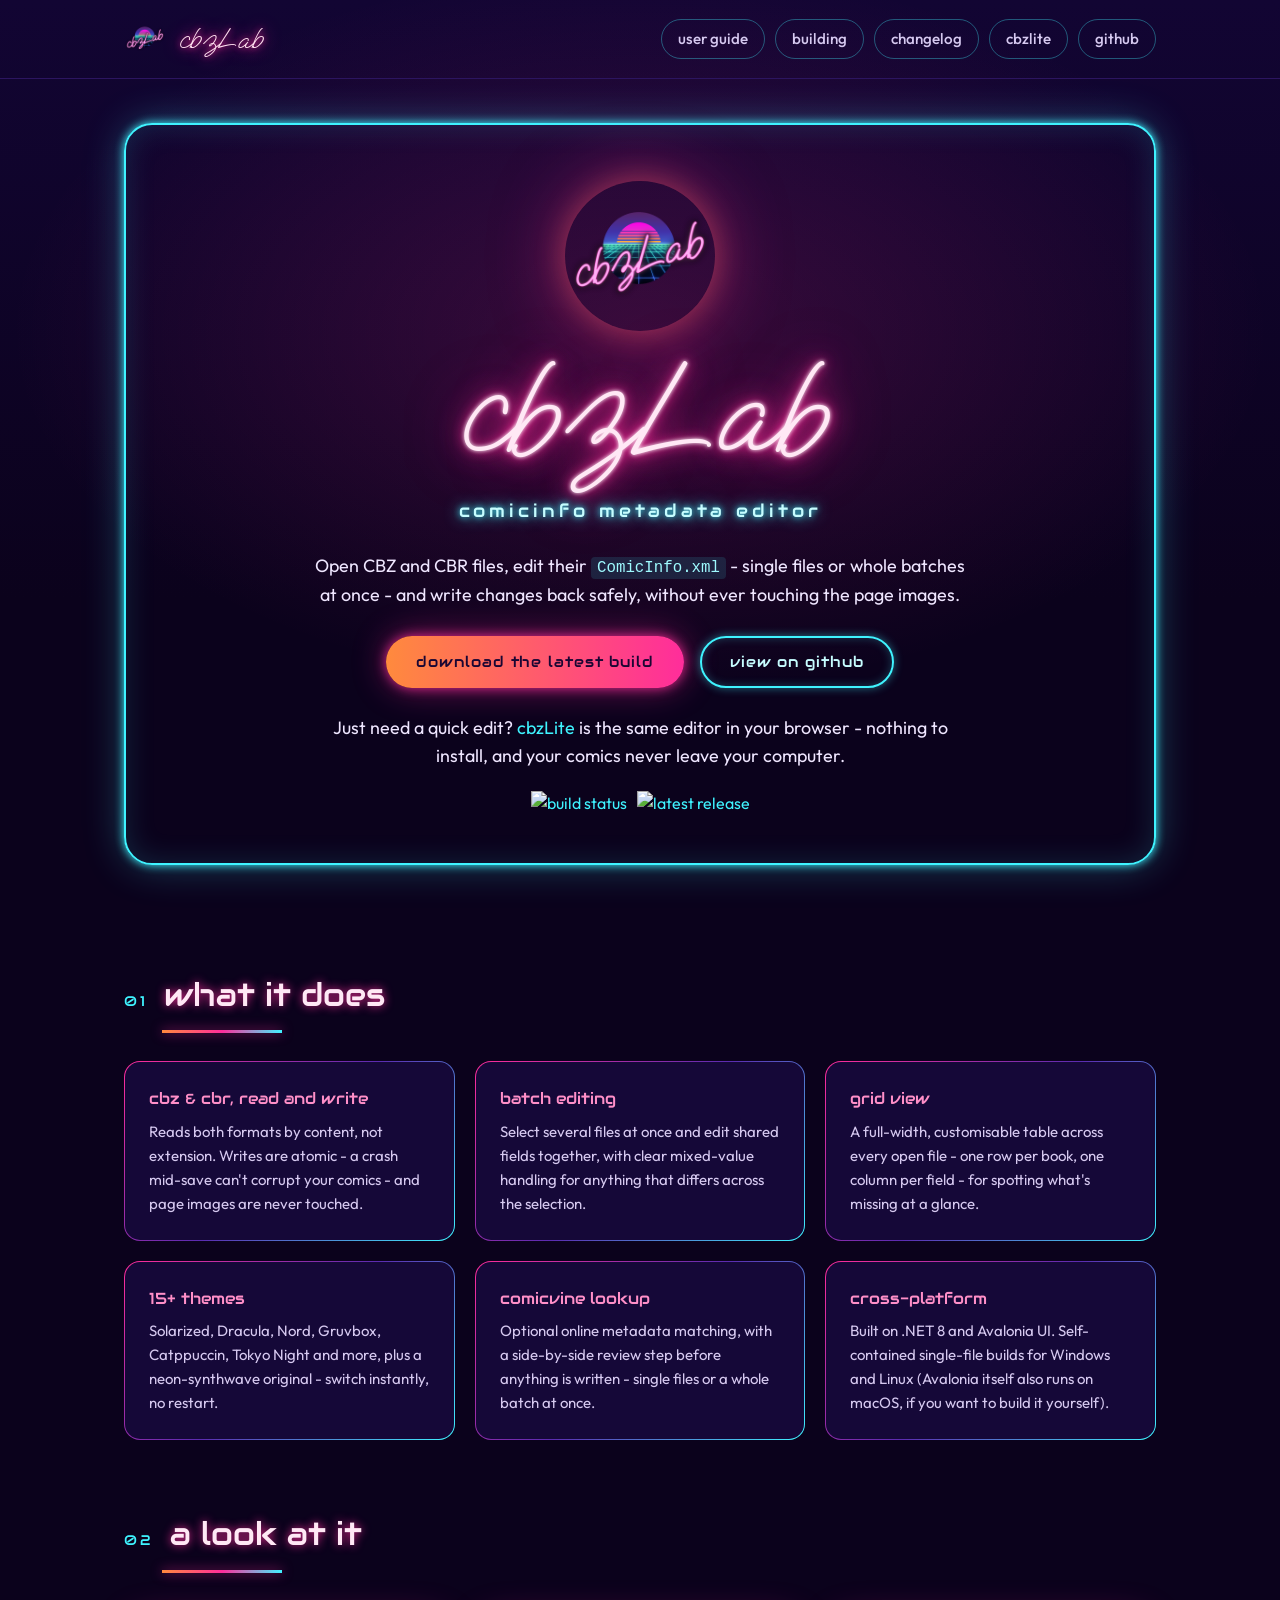
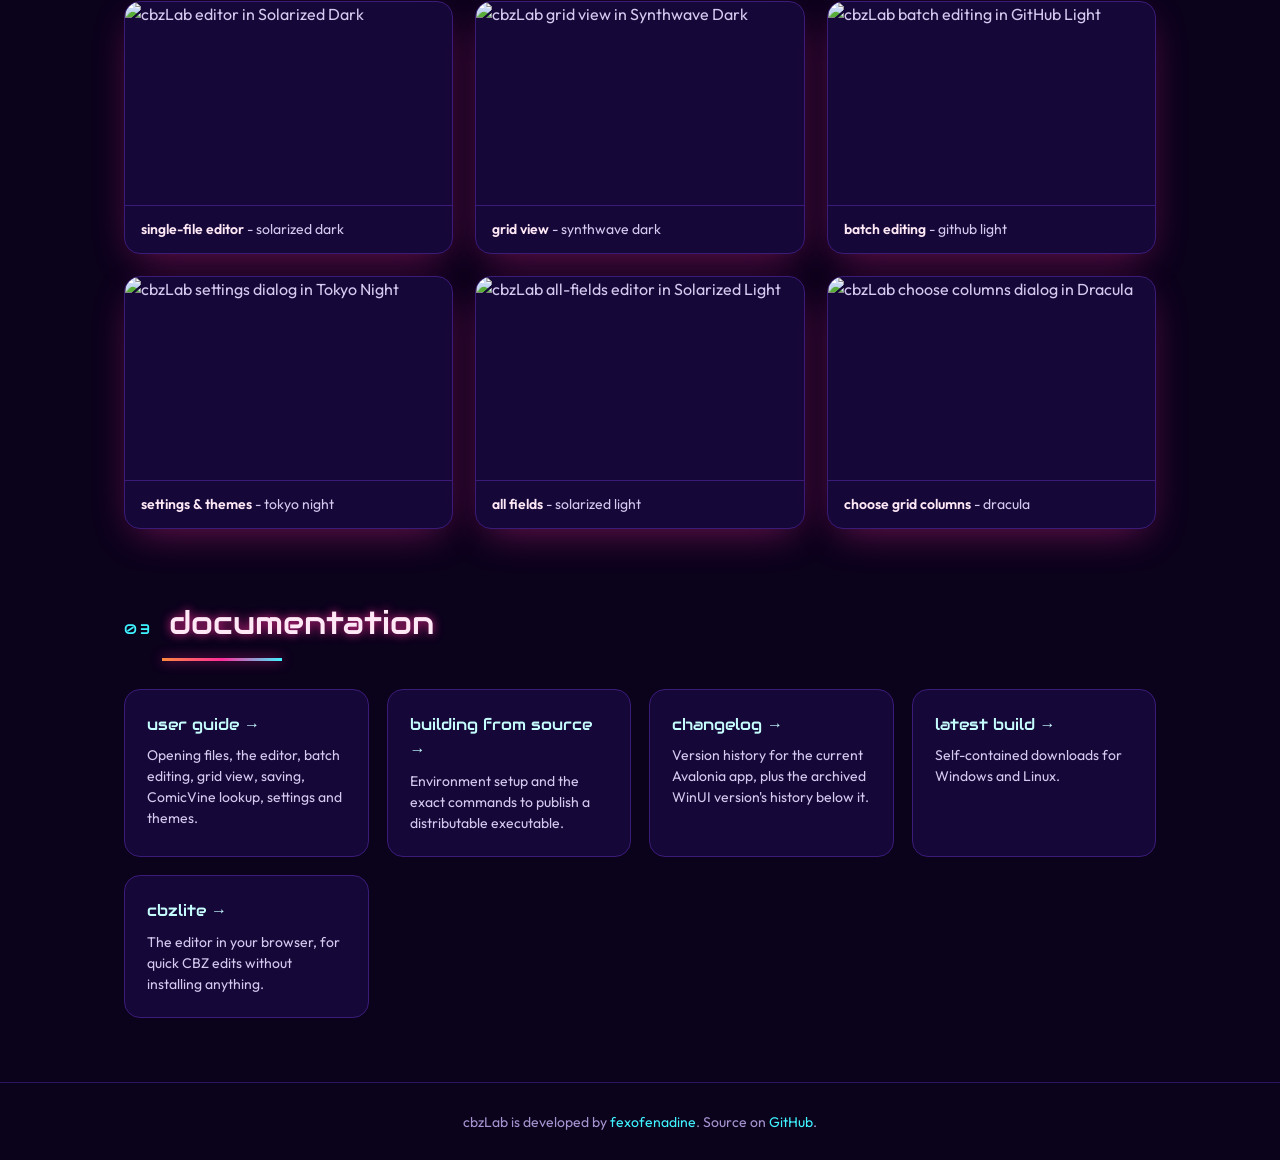
==== commit dcb75601: "Redraw the cbzLab and cbzLite logos as a matching pair, release 2.1.1 Both logos now come from one d" ====
--- a/site/index.html
+++ b/site/index.html
@@ -6,7 +6,7 @@
 <title>cbzLab</title>
 <meta name="description" content="A cross-platform ComicInfo.xml metadata editor for CBZ/CBR comic archives.">
 <link rel="icon" type="image/png" href="assets/logo-200.png">
-<link rel="preload" href="assets/fonts/yellowtail-latin.woff2" as="font" type="font/woff2" crossorigin>
+<link rel="preload" href="assets/fonts/ooohbaby-latin.woff2" as="font" type="font/woff2" crossorigin>
 <link rel="preload" href="assets/fonts/audiowide-latin.woff2" as="font" type="font/woff2" crossorigin>
 <link rel="stylesheet" href="styles.css">
 </head>
@@ -22,6 +22,7 @@
       <a href="guide.html">User Guide</a>
       <a href="building.html">Building</a>
       <a href="changelog.html">Changelog</a>
+      <a href="lite/">cbzLite</a>
       <a href="https://github.com/fexofenadine/cbzLab">GitHub</a>
     </nav>
   </div>
@@ -39,6 +40,8 @@
         <a class="btn primary" href="https://github.com/fexofenadine/cbzLab/releases/latest">Download the latest build</a>
         <a class="btn secondary" href="https://github.com/fexofenadine/cbzLab">View on GitHub</a>
       </div>
+      <p class="intro">Just need a quick edit? <a href="lite/">cbzLite</a> is the same editor in your browser -
+        nothing to install, and your comics never leave your computer.</p>
       <div class="badges">
         <a href="https://github.com/fexofenadine/cbzLab/actions/workflows/build.yml">
           <img src="https://github.com/fexofenadine/cbzLab/actions/workflows/build.yml/badge.svg" alt="build status">
@@ -145,6 +148,10 @@
         <h3>Latest build →</h3>
         <p>Self-contained downloads for Windows and Linux.</p>
       </a>
+      <a class="doc-card" href="lite/">
+        <h3>cbzLite →</h3>
+        <p>The editor in your browser, for quick CBZ edits without installing anything.</p>
+      </a>
     </div>
   </div>
 </section>
--- a/site/styles.css
+++ b/site/styles.css
@@ -1,6 +1,6 @@
 /* fonts are bundled in assets/fonts rather than loaded from google - no third-party
    request per visit, and they still load where google is blocked. each has its own
-   licence beside it (audiowide, outfit: SIL OFL; yellowtail: Apache 2.0). latin-ext
+   licence beside it (audiowide, outfit, oooh baby: SIL OFL). latin-ext
    is split out by unicode-range, so it's only fetched when a page needs it */
 @font-face{font-family:"Audiowide";font-style:normal;font-weight:400;font-display:swap;
   src:url(assets/fonts/audiowide-latin.woff2) format("woff2");
@@ -8,11 +8,11 @@
 @font-face{font-family:"Audiowide";font-style:normal;font-weight:400;font-display:swap;
   src:url(assets/fonts/audiowide-latin-ext.woff2) format("woff2");
   unicode-range:U+0100-02BA,U+02BD-02C5,U+02C7-02CC,U+02CE-02D7,U+02DD-02FF,U+0304,U+0308,U+0329,U+1D00-1DBF,U+1E00-1E9F,U+1EF2-1EFF,U+2020,U+20A0-20AB,U+20AD-20C0,U+2113,U+2C60-2C7F,U+A720-A7FF}
-@font-face{font-family:"Yellowtail";font-style:normal;font-weight:400;font-display:swap;
-  src:url(assets/fonts/yellowtail-latin.woff2) format("woff2");
+@font-face{font-family:"Oooh Baby";font-style:normal;font-weight:400;font-display:swap;
+  src:url(assets/fonts/ooohbaby-latin.woff2) format("woff2");
   unicode-range:U+0000-00FF,U+0131,U+0152-0153,U+02BB-02BC,U+02C6,U+02DA,U+02DC,U+0304,U+0308,U+0329,U+2000-206F,U+20AC,U+2122,U+2191,U+2193,U+2212,U+2215,U+FEFF,U+FFFD}
-@font-face{font-family:"Yellowtail";font-style:normal;font-weight:400;font-display:swap;
-  src:url(assets/fonts/yellowtail-latin-ext.woff2) format("woff2");
+@font-face{font-family:"Oooh Baby";font-style:normal;font-weight:400;font-display:swap;
+  src:url(assets/fonts/ooohbaby-latin-ext.woff2) format("woff2");
   unicode-range:U+0100-02BA,U+02BD-02C5,U+02C7-02CC,U+02CE-02D7,U+02DD-02FF,U+0304,U+0308,U+0329,U+1D00-1DBF,U+1E00-1E9F,U+1EF2-1EFF,U+2020,U+20A0-20AB,U+20AD-20C0,U+2113,U+2C60-2C7F,U+A720-A7FF}
 /* outfit is a variable font: one file per subset covers every weight used here */
 @font-face{font-family:"Outfit";font-style:normal;font-weight:400 600;font-display:swap;
@@ -30,7 +30,8 @@
   --cyan:#3ff3ff; --cyan-soft:#c6fdff; --cyan-hover:#9ffaff;
   --sunset:linear-gradient(90deg,var(--orange),var(--pink));
   --display:"Audiowide","Trebuchet MS",Verdana,sans-serif;
-  --script:"Yellowtail","Brush Script MT","Segoe Script",cursive;
+  /*oooh baby is the logos' wordmark font too, see branding/*/
+  --script:"Oooh Baby","Segoe Script","Brush Script MT",cursive;
   --body:"Outfit",system-ui,"Segoe UI",Roboto,Helvetica,Arial,sans-serif;
   --max:1080px;
 }
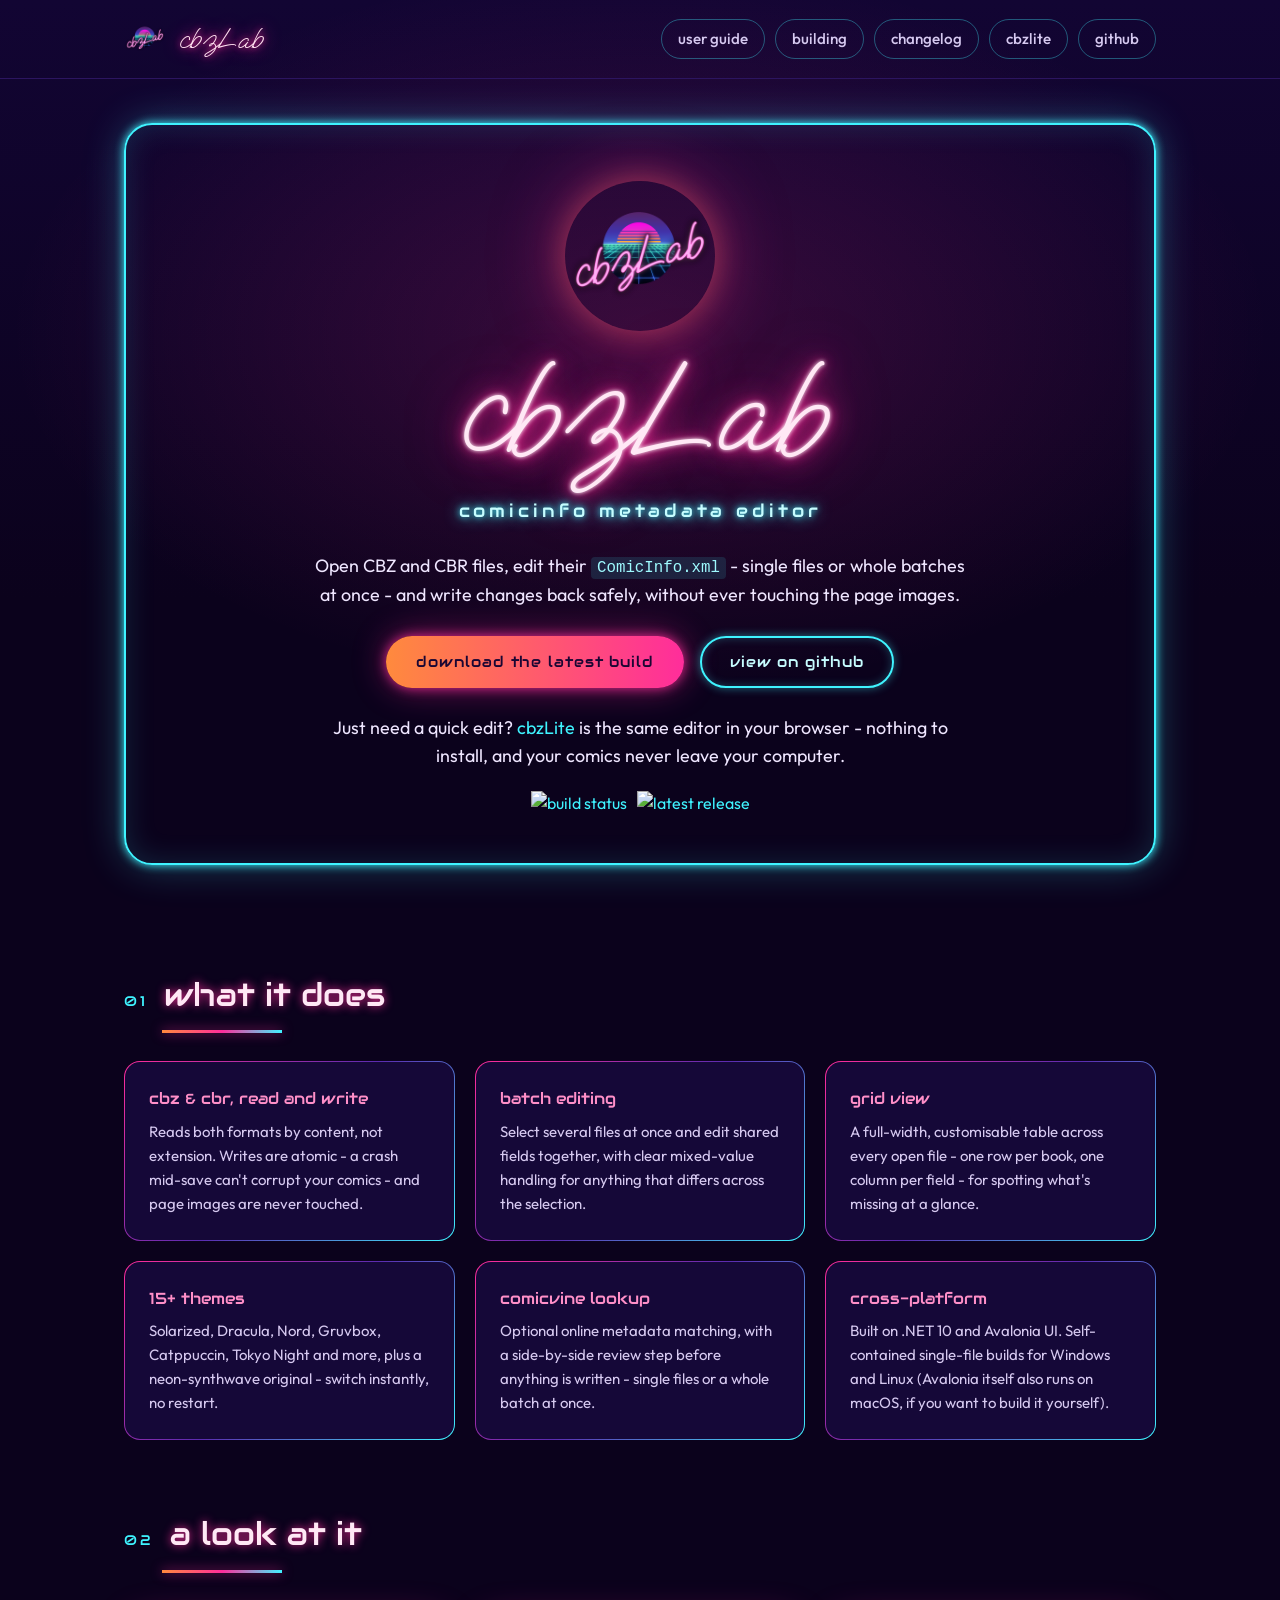
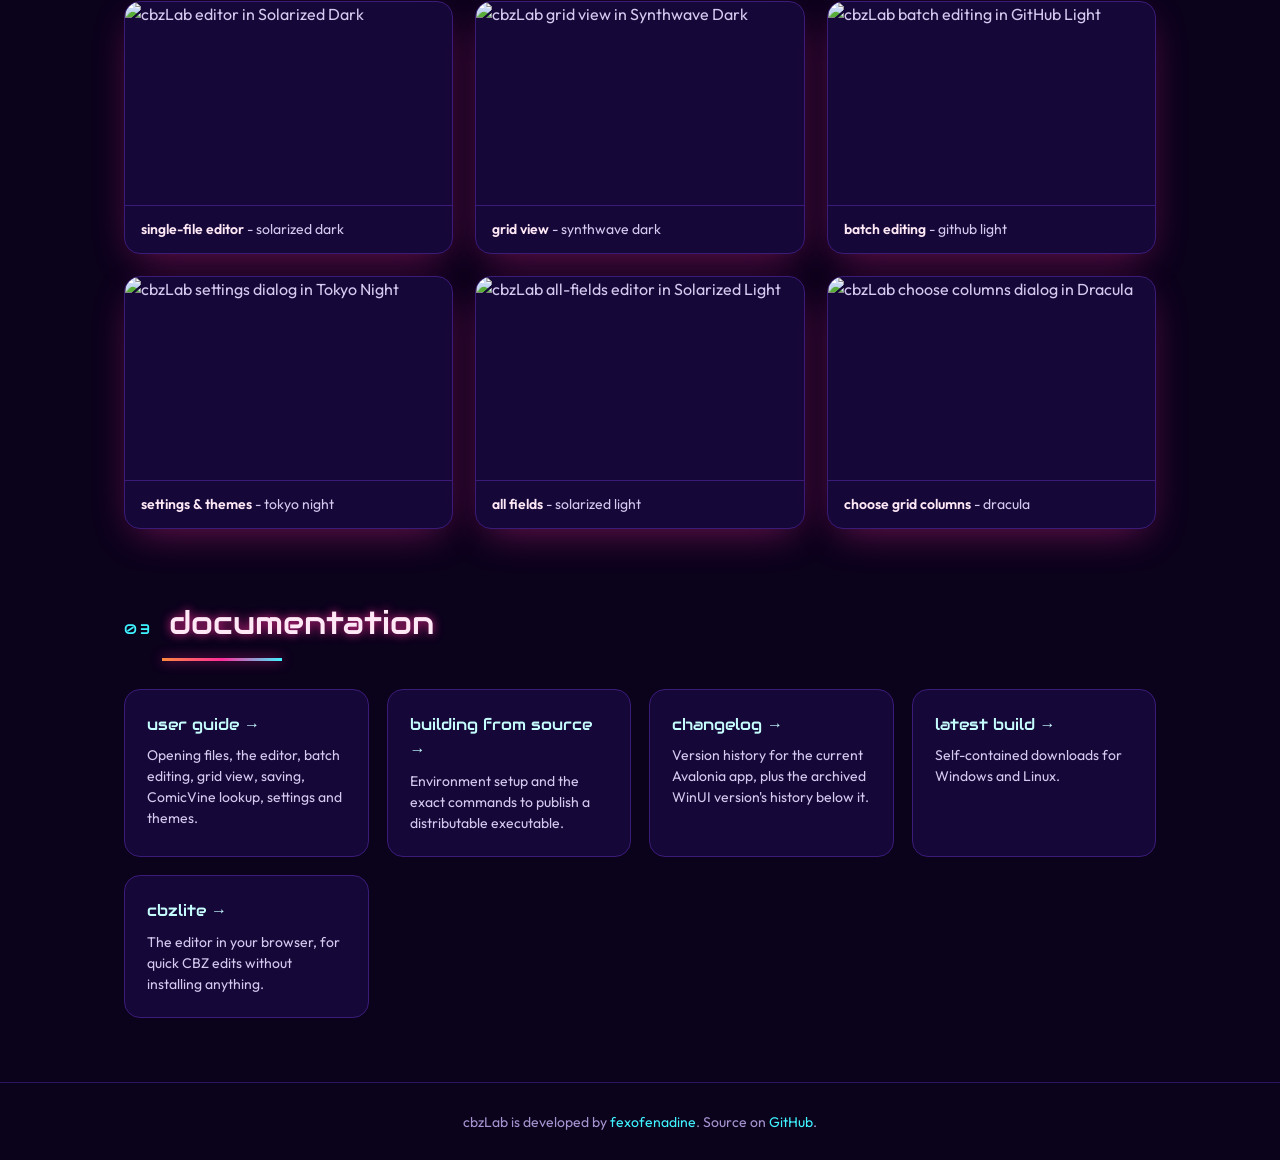
==== commit 4e44b7c1: "Move to .NET 10, release 2.2.0 .NET 8 support ends on 10 November 2026; .NET 10 is the current long-" ====
--- a/site/index.html
+++ b/site/index.html
@@ -86,7 +86,7 @@
       </div>
       <div class="feature">
         <h3>Cross-platform</h3>
-        <p>Built on .NET 8 and Avalonia UI. Self-contained single-file builds for
+        <p>Built on .NET 10 and Avalonia UI. Self-contained single-file builds for
           Windows and Linux (Avalonia itself also runs on macOS, if you want to
           build it yourself).</p>
       </div>
